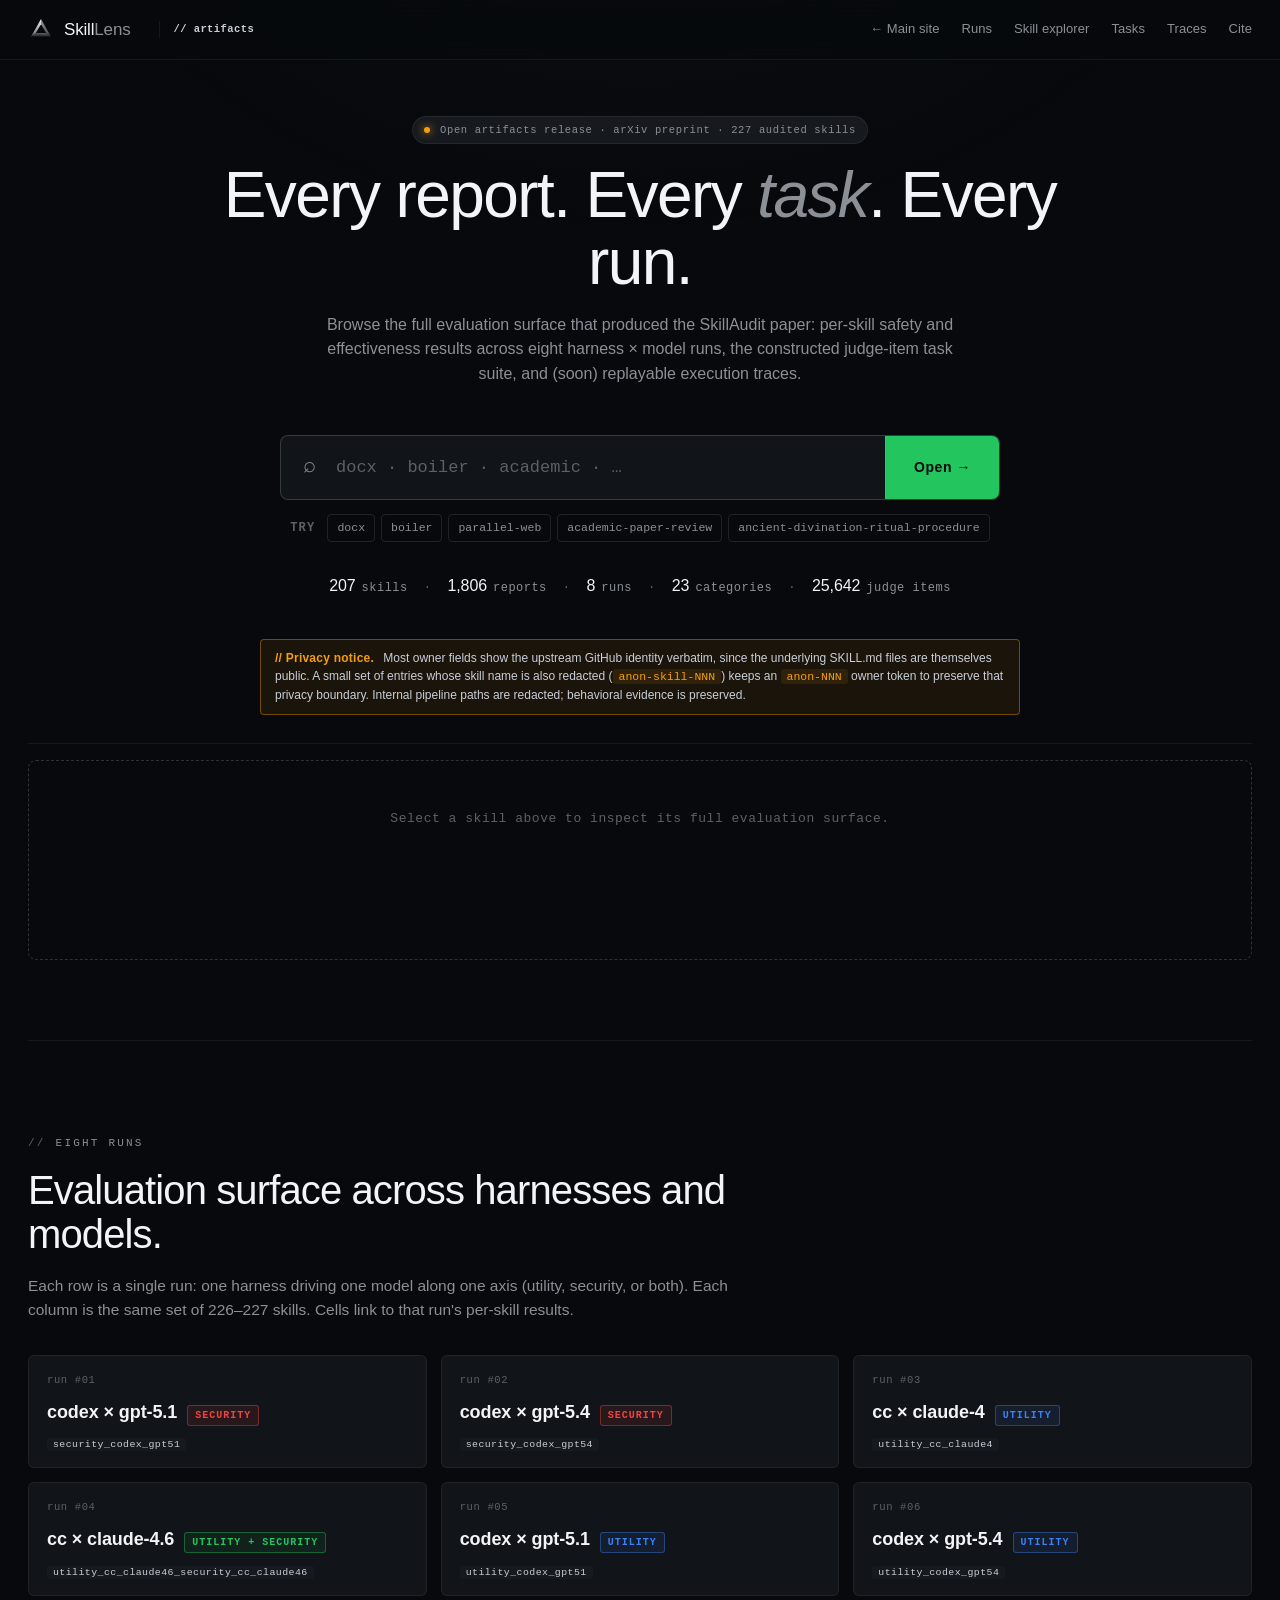
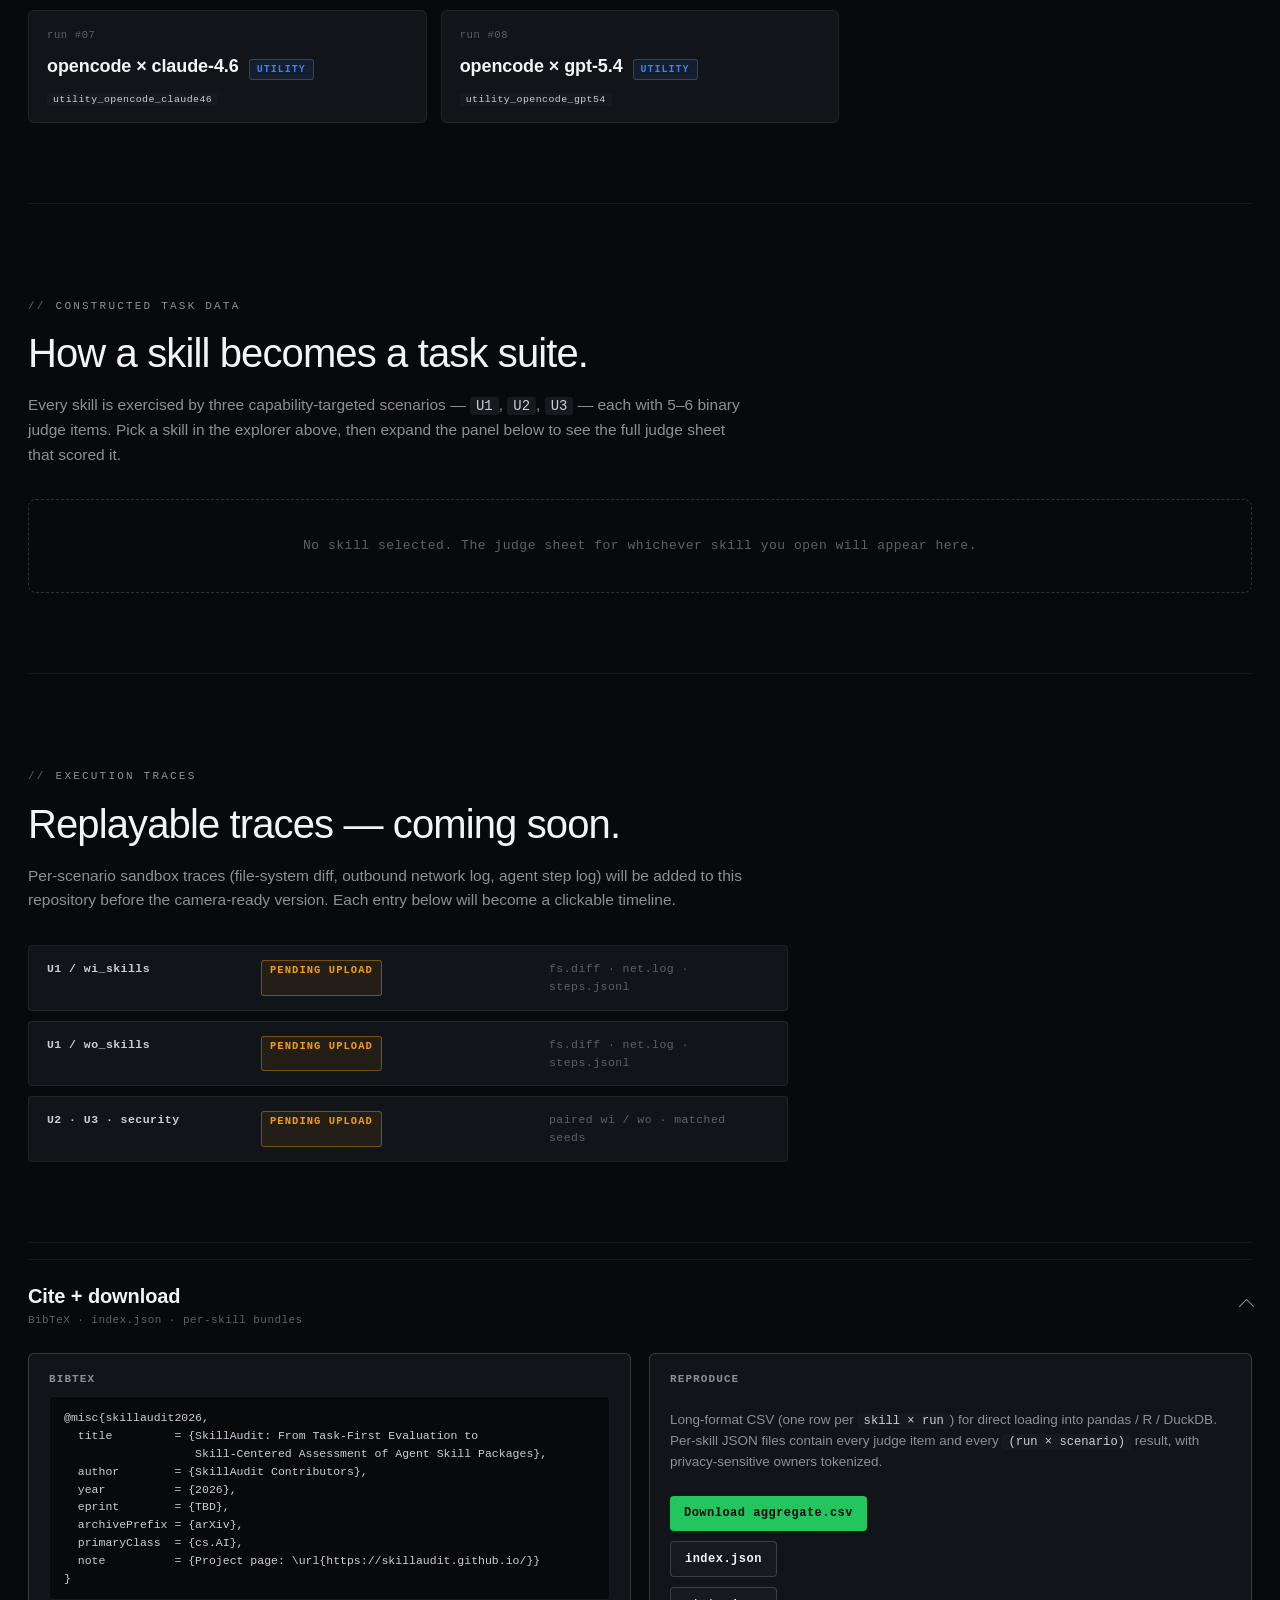
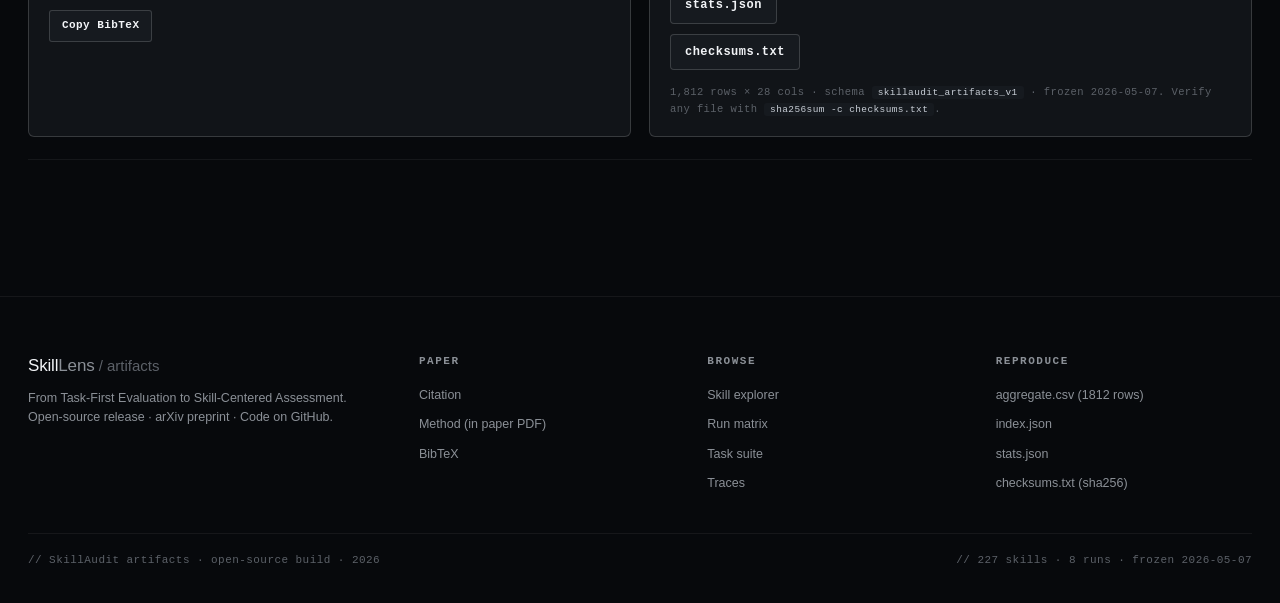
==== artifacts/index.html @ 272d50a6 "Landing page" ====
<!doctype html>
<html lang="en">
<head>
  <meta charset="utf-8">
  <meta name="viewport" content="width=device-width,initial-scale=1">
  <title>SkillAudit — Artifacts</title>
  <meta name="description" content="SkillAudit artifacts: open data, evaluation reports, and constructed task suites for 227 audited agent skills.">
  <meta name="robots" content="index,follow">
  <meta name="referrer" content="no-referrer">
  <meta http-equiv="Content-Security-Policy" content="default-src 'self'; script-src 'self'; style-src 'self' 'unsafe-inline' https://fonts.googleapis.com; font-src 'self' https://fonts.gstatic.com; img-src 'self' data:; connect-src 'self'; base-uri 'self'; form-action 'none'; object-src 'none';">
  <link rel="icon" type="image/svg+xml" href="data:image/svg+xml;utf8,<svg xmlns='http://www.w3.org/2000/svg' viewBox='0 0 100 100'><polygon points='50,8 12,75 30,62 50,28' fill='%23E8EAEE'/><polygon points='50,8 88,75 70,62 50,28' fill='%237C8088'/><polygon points='12,75 88,75 70,62 30,62' fill='%23363A40'/></svg>">
  <link rel="stylesheet" href="assets/style.css">
  <link rel="preconnect" href="https://fonts.googleapis.com">
  <link rel="preconnect" href="https://fonts.gstatic.com" crossorigin>
  <link href="https://fonts.googleapis.com/css2?family=Inter:wght@300;400;500;600;700&family=JetBrains+Mono:wght@400;500;600;700&display=swap" rel="stylesheet">
</head>
<body>

<noscript>
  <style>.noscript-fallback{padding:24px;border:1px solid #F59E0B;background:rgba(245,158,11,0.08);color:#F2F4F7;font-family:system-ui,sans-serif;max-width:760px;margin:24px auto;border-radius:6px;line-height:1.55} .noscript-fallback a{color:#22C55E;text-decoration:underline}</style>
  <div class="noscript-fallback">
    <strong style="color:#F59E0B">// JavaScript required</strong> for the interactive skill explorer.
    The underlying data is plain JSON / CSV and is fully usable without the page:
    <ul>
      <li><a href="data/index.json">data/index.json</a> — 227 skills × 8 runs index (~36 KB)</li>
      <li><a href="data/stats.json">data/stats.json</a> — aggregate statistics</li>
      <li><a href="data/aggregate.csv">data/aggregate.csv</a> — long-format CSV (1812 rows × 28 cols)</li>
      <li><a href="data/checksums.txt">data/checksums.txt</a> — SHA-256 manifest for all 229 artifact files</li>
      <li><a href="data/skills/">data/skills/</a> — per-skill detail JSON files</li>
    </ul>
  </div>
</noscript>

<svg width="0" height="0" style="position:absolute" aria-hidden="true">
  <defs>
    <linearGradient id="lens-face-bright" x1="0" y1="0" x2="0" y2="1">
      <stop offset="0%"  stop-color="#F4F6F9"/>
      <stop offset="55%" stop-color="#A8ADB6"/>
      <stop offset="100%" stop-color="#5A5E65"/>
    </linearGradient>
    <linearGradient id="lens-face-mid" x1="0" y1="0" x2="0" y2="1">
      <stop offset="0%"   stop-color="#9CA0A8"/>
      <stop offset="100%" stop-color="#3F4248"/>
    </linearGradient>
    <linearGradient id="lens-face-dark" x1="0" y1="0" x2="0" y2="1">
      <stop offset="0%"   stop-color="#5A5E65"/>
      <stop offset="100%" stop-color="#1F2226"/>
    </linearGradient>
  </defs>
</svg>

<header class="topbar" role="banner">
  <a class="brand" href="#top" aria-label="SkillAudit Artifacts home">
    <svg class="brand-mark" viewBox="0 0 100 100" aria-hidden="true">
      <polygon points="50,8  12,75  30,62  50,28" fill="url(#lens-face-bright)"/>
      <polygon points="50,8  88,75  70,62  50,28" fill="url(#lens-face-mid)"/>
      <polygon points="12,75 88,75 70,62 30,62"   fill="url(#lens-face-dark)"/>
    </svg>
    <span class="brand-word">
      <strong>Skill<em>Lens</em></strong>
    </span>
    <span class="brand-meta"><b>// artifacts</b></span>
  </a>
  <nav class="topnav" aria-label="Section navigation">
    <a href="../">← Main site</a>
    <a href="#runs">Runs</a>
    <a href="#explorer">Skill explorer</a>
    <a href="#tasks">Tasks</a>
    <a href="#traces">Traces</a>
    <a href="#cite">Cite</a>
  </nav>
</header>

<main class="page" id="top">

  <!-- ==================== HERO ==================== -->
  <section class="hero">
    <span class="hero-status"><span class="dot"></span>Open artifacts release · arXiv preprint · 227 audited skills</span>

    <h1>Every report. Every <em>task</em>. Every run.</h1>

    <p class="hero-sub">
      Browse the full evaluation surface that produced the SkillAudit paper: per-skill safety and
      effectiveness results across eight harness × model runs, the constructed judge-item task
      suite, and (soon) replayable execution traces.
    </p>

    <div class="lookup-wrap">
      <form class="lookup-form" id="lookup-form" autocomplete="off" role="search">
        <span class="icon" aria-hidden="true">⌕</span>
        <input id="lookup-input"
               type="search"
               placeholder="docx · boiler · academic · …"
               autocomplete="off"
               spellcheck="false"
               role="combobox"
               aria-expanded="false"
               aria-autocomplete="list"
               aria-controls="lookup-options"
               aria-label="Search 227 skills">
        <button type="submit">Open →</button>
      </form>
      <div class="lookup-options" id="lookup-options" role="listbox" aria-label="Matching skills"></div>
    </div>

    <div class="lookup-suggest" id="lookup-suggest">
      <span class="lab">Try</span>
      <button type="button" data-skill="docx">docx</button>
      <button type="button" data-skill="boiler">boiler</button>
      <button type="button" data-skill="parallel-web">parallel-web</button>
      <button type="button" data-skill="academic-paper-review">academic-paper-review</button>
      <button type="button" data-skill="ancient-divination-ritual-procedure">ancient-divination-ritual-procedure</button>
    </div>

    <p class="hero-mini-stats">
      <span><strong id="m-skills">—</strong> skills</span>
      <span class="sep">·</span>
      <span><strong id="m-reports">—</strong> reports</span>
      <span class="sep">·</span>
      <span><strong id="m-runs">—</strong> runs</span>
      <span class="sep">·</span>
      <span><strong id="m-cats">—</strong> categories</span>
      <span class="sep">·</span>
      <span><strong id="m-judge">—</strong> judge items</span>
    </p>

    <div class="banner-anonymous">
      <strong>// Privacy notice.</strong>
      Most owner fields show the upstream GitHub identity verbatim, since the
      underlying SKILL.md files are themselves public. A small set of entries
      whose skill name is also redacted (<code>anon-skill-NNN</code>) keeps an
      <code>anon-NNN</code> owner token to preserve that privacy boundary.
      Internal pipeline paths are redacted; behavioral evidence is preserved.
    </div>
  </section>

  <!-- ==================== LENS VIEW (skill detail) ==================== -->
  <section class="reveal" id="explorer" style="padding-top: 16px;">
    <div class="lens-view" id="lens-view" data-state="empty"
         aria-live="polite" aria-busy="false" aria-label="Skill evaluation surface">
      <div class="lens-empty" id="lens-empty">Select a skill above to inspect its full evaluation surface.</div>
    </div>
  </section>

  <!-- ==================== RUN MATRIX ==================== -->
  <section id="runs" class="reveal">
    <header class="section-head">
      <span class="section-label">eight runs</span>
      <h2>Evaluation surface across harnesses and models.</h2>
      <p class="lead">
        Each row is a single run: one harness driving one model along one axis (utility, security, or
        both). Each column is the same set of 226–227 skills. Cells link to that run's per-skill
        results.
      </p>
    </header>
    <div class="run-matrix" id="run-matrix" aria-busy="true"></div>
  </section>

  <!-- ==================== TASK CONSTRUCTION ==================== -->
  <section id="tasks" class="reveal">
    <header class="section-head">
      <span class="section-label">constructed task data</span>
      <h2>How a skill becomes a task suite.</h2>
      <p class="lead">
        Every skill is exercised by three capability-targeted scenarios — <code>U1</code>,
        <code>U2</code>, <code>U3</code> — each with 5–6 binary judge items. Pick a skill in the
        explorer above, then expand the panel below to see the full judge sheet that scored it.
      </p>
    </header>
    <div id="task-view" class="task-view" data-state="empty"
         aria-live="polite" aria-label="Constructed judge sheet for selected skill">
      <div class="task-empty">No skill selected. The judge sheet for whichever skill you open will appear here.</div>
    </div>
  </section>

  <!-- ==================== TRACES (placeholder) ==================== -->
  <section id="traces" class="reveal">
    <header class="section-head">
      <span class="section-label">execution traces</span>
      <h2>Replayable traces — coming soon.</h2>
      <p class="lead">
        Per-scenario sandbox traces (file-system diff, outbound network log, agent step log) will
        be added to this repository before the camera-ready version. Each entry below will become
        a clickable timeline.
      </p>
    </header>
    <div class="trace-placeholder">
      <div class="trace-row is-pending">
        <span class="lab">U1 / wi_skills</span>
        <span class="status">pending upload</span>
        <span class="meta">fs.diff · net.log · steps.jsonl</span>
      </div>
      <div class="trace-row is-pending">
        <span class="lab">U1 / wo_skills</span>
        <span class="status">pending upload</span>
        <span class="meta">fs.diff · net.log · steps.jsonl</span>
      </div>
      <div class="trace-row is-pending">
        <span class="lab">U2 · U3 · security</span>
        <span class="status">pending upload</span>
        <span class="meta">paired wi / wo · matched seeds</span>
      </div>
    </div>
  </section>

  <!-- ==================== CITE / DOWNLOAD ==================== -->
  <section class="reveal" id="cite" style="padding-top:16px;">

    <details class="collapsible" open>
      <summary>
        <span class="label">
          <h3>Cite + download</h3>
          <span class="hint">BibTeX · index.json · per-skill bundles</span>
        </span>
        <span class="chevron"></span>
      </summary>
      <div class="collapsible-body">
        <div class="cite-row">
          <div class="cite-card">
            <h4>BibTeX</h4>
<!-- FIXME: replace {SkillAudit Contributors} with the real author list and fill in the arXiv eprint ID after submission -->
<pre id="bibtex">@misc{skillaudit2026,
  title         = {SkillAudit: From Task-First Evaluation to
                   Skill-Centered Assessment of Agent Skill Packages},
  author        = {SkillAudit Contributors},
  year          = {2026},
  eprint        = {TBD},
  archivePrefix = {arXiv},
  primaryClass  = {cs.AI},
  note          = {Project page: \url{https://skillaudit.github.io/}}
}</pre>
            <button class="copy" id="copy-bib" type="button">Copy BibTeX</button>
          </div>
          <div class="cite-card download-card">
            <h4>Reproduce</h4>
            <p class="desc">
              Long-format CSV (one row per <code>skill × run</code>) for direct loading into
              pandas / R / DuckDB. Per-skill JSON files contain every judge item and every
              <code>(run × scenario)</code> result, with privacy-sensitive owners tokenized.
            </p>
            <a class="download-btn" href="data/aggregate.csv" download>Download aggregate.csv</a>
            <a class="download-btn alt" href="data/index.json" download>index.json</a>
            <a class="download-btn alt" href="data/stats.json" download>stats.json</a>
            <a class="download-btn alt" href="data/checksums.txt">checksums.txt</a>
            <p class="meta">
              1,812 rows × 28 cols · schema <code>skillaudit_artifacts_v1</code> · frozen 2026-05-07.
              Verify any file with <code>sha256sum -c checksums.txt</code>.
            </p>
          </div>
        </div>
      </div>
    </details>

  </section>

</main>

<footer role="contentinfo">
  <div class="foot-grid">
    <div class="foot-brand">
      <strong>Skill<em>Lens</em></strong> <span style="color:var(--fg-4)">/ artifacts</span>
      <p>From Task-First Evaluation to Skill-Centered Assessment.<br>
        Open-source release · arXiv preprint · Code on GitHub.</p>
    </div>
    <div>
      <h5>Paper</h5>
      <ul>
        <li><a href="#cite">Citation</a></li>
        <li><a href="#how">Method (in paper PDF)</a></li>
        <li><a href="#cite">BibTeX</a></li>
      </ul>
    </div>
    <div>
      <h5>Browse</h5>
      <ul>
        <li><a href="#explorer">Skill explorer</a></li>
        <li><a href="#runs">Run matrix</a></li>
        <li><a href="#tasks">Task suite</a></li>
        <li><a href="#traces">Traces</a></li>
      </ul>
    </div>
    <div>
      <h5>Reproduce</h5>
      <ul>
        <li><a href="data/aggregate.csv" download>aggregate.csv (1812 rows)</a></li>
        <li><a href="data/index.json" download>index.json</a></li>
        <li><a href="data/stats.json" download>stats.json</a></li>
        <li><a href="data/checksums.txt">checksums.txt (sha256)</a></li>
      </ul>
    </div>
  </div>
  <div class="foot-bot">
    <span>// SkillAudit artifacts · open-source build · 2026</span>
    <span>// 227 skills · 8 runs · frozen 2026-05-07</span>
  </div>
</footer>

<script src="assets/app.js" defer></script>

</body>
</html>
---- artifacts/assets/style.css ----
/* =============================================================================
   SkillAudit — artifacts page
   Adopts the design tokens of the project page (deep slate, single-accent).
   ========================================================================== */

:root {
  --bg:           #07090C;
  --bg-soft:      #0B0E12;
  --surface-1:    #111418;
  --surface-2:    #161A1F;
  --surface-3:    #1C2126;
  --surface-4:    #232930;
  --line:         rgba(255, 255, 255, 0.06);
  --line-strong:  rgba(255, 255, 255, 0.10);
  --line-bold:    rgba(255, 255, 255, 0.16);

  --fg:           #F2F4F7;
  --fg-2:         #C9CFD7;
  --fg-3:         #8B9097;
  --fg-4:         #5C6168;

  --good:         #22C55E;
  --good-soft:    rgba(34, 197, 94, 0.14);
  --good-line:    rgba(34, 197, 94, 0.40);
  --good-bg:      rgba(34, 197, 94, 0.08);
  --bad:          #EF4444;
  --bad-soft:     rgba(239, 68, 68, 0.14);
  --bad-line:     rgba(239, 68, 68, 0.42);
  --bad-bg:       rgba(239, 68, 68, 0.10);
  --warn:         #F59E0B;
  --warn-soft:    rgba(245, 158, 11, 0.14);
  --warn-line:    rgba(245, 158, 11, 0.40);
  --warn-bg:      rgba(245, 158, 11, 0.08);
  --info:         #3B82F6;
  --info-soft:    rgba(59, 130, 246, 0.14);
  --info-line:    rgba(59, 130, 246, 0.40);
  --info-bg:      rgba(59, 130, 246, 0.10);

  --shadow-sm:    0 1px 2px rgba(0, 0, 0, 0.40);
  --shadow-md:    0 8px 24px rgba(0, 0, 0, 0.45), 0 2px 4px rgba(0, 0, 0, 0.50);

  --font-display: "Inter Display", "Inter", "Segoe UI", sans-serif;
  --font-body:    "Inter", "Segoe UI", sans-serif;
  --font-mono:    "JetBrains Mono", ui-monospace, "SFMono-Regular", Menlo, Consolas, monospace;
}

* { box-sizing: border-box; }
html { scroll-behavior: smooth; }
body {
  margin: 0;
  min-height: 100vh;
  color: var(--fg);
  background: var(--bg);
  font-family: var(--font-body);
  font-size: 15px;
  line-height: 1.55;
  -webkit-font-smoothing: antialiased;
  text-rendering: optimizeLegibility;
}

body::before {
  content: "";
  position: fixed;
  top: -20%;
  left: 50%;
  transform: translateX(-50%);
  width: 120%;
  height: 60vh;
  pointer-events: none;
  z-index: 0;
  background: radial-gradient(ellipse at 50% 0%, rgba(124, 137, 152, 0.06) 0%, transparent 55%);
}
main, header, footer { position: relative; z-index: 1; }

a { color: var(--fg-2); text-decoration: none; border-bottom: 1px solid transparent; transition: color 120ms ease, border-color 120ms ease; }
a:hover { color: var(--fg); border-bottom-color: var(--line-strong); }
button { font: inherit; }
::selection { background: rgba(255, 255, 255, 0.18); color: var(--fg); }
code { font-family: var(--font-mono); font-size: 0.9em; color: var(--fg-2); background: var(--surface-2); padding: 1px 6px; border-radius: 3px; }

/* ===== Typography ===== */
h1, h2, h3, h4 { font-family: var(--font-display); color: var(--fg); margin: 0; font-weight: 500; }
h1 { font-size: clamp(40px, 5.6vw, 64px); line-height: 1.05; letter-spacing: -0.025em; font-weight: 300; }
h2 { font-size: clamp(28px, 3.4vw, 40px); line-height: 1.1; letter-spacing: -0.022em; font-weight: 500; }
h3 { font-size: 20px; line-height: 1.25; letter-spacing: -0.005em; font-weight: 600; }
h4 { font-size: 14px; font-weight: 600; line-height: 1.3; letter-spacing: 0; font-family: var(--font-body); }

.section-head { max-width: 760px; margin-bottom: 32px; }
.section-label {
  display: inline-flex;
  align-items: center;
  gap: 10px;
  margin-bottom: 16px;
  color: var(--fg-3);
  font-family: var(--font-mono);
  font-size: 11px;
  letter-spacing: 0.20em;
  text-transform: uppercase;
}
.section-label::before {
  content: "//";
  color: var(--fg-4);
}
.lead {
  max-width: 720px;
  margin: 18px 0 0;
  color: var(--fg-3);
  font-size: 15.5px;
  line-height: 1.6;
}
.lead strong { color: var(--fg); font-weight: 600; }

/* ===== Top bar ===== */
.topbar {
  position: sticky; top: 0;
  z-index: 30;
  height: 60px;
  display: flex;
  align-items: center;
  justify-content: space-between;
  gap: 24px;
  padding: 0 28px;
  border-bottom: 1px solid var(--line);
  background: rgba(7, 9, 12, 0.78);
  backdrop-filter: blur(16px) saturate(140%);
  -webkit-backdrop-filter: blur(16px) saturate(140%);
}
.brand { display: inline-flex; align-items: center; gap: 10px; text-decoration: none; color: var(--fg); border: 0 !important; }
.brand-mark { width: 26px; height: 26px; flex-shrink: 0; }
.brand-word strong { display: block; font-family: var(--font-display); font-size: 17px; font-weight: 500; letter-spacing: -0.01em; line-height: 1; }
.brand-word strong em { font-style: normal; color: var(--fg-3); font-weight: 400; }
.brand-meta { margin-left: 18px; padding-left: 14px; border-left: 1px solid var(--line); color: var(--fg-3); font-family: var(--font-mono); font-size: 10.5px; letter-spacing: 0.04em; font-weight: 500; }
.brand-meta b { color: var(--fg-2); font-weight: 600; }
.topnav { display: flex; align-items: center; gap: 22px; }
.topnav a { color: var(--fg-3); font-size: 13px; font-weight: 500; text-decoration: none; border: 0; letter-spacing: 0.005em; }
.topnav a:hover { color: var(--fg); }
.topnav .cta {
  padding: 6px 14px;
  border-radius: 4px;
  background: var(--surface-3);
  border: 1px solid var(--line-bold);
  color: var(--fg);
  font-weight: 600;
}
.topnav .cta:hover { background: var(--surface-4); color: var(--fg); }

/* ===== Layout ===== */
.page { max-width: 1280px; margin: 0 auto; padding: 0 28px; }
section { padding: 88px 0 80px; }
section + section { border-top: 1px solid var(--line); }
section:first-of-type { padding-top: 56px; }

/* ===== HERO ===== */
.hero {
  padding: 56px 0 28px;
  text-align: center;
  display: flex;
  flex-direction: column;
  align-items: center;
}
.hero-status {
  display: inline-flex;
  align-items: center;
  gap: 10px;
  padding: 5px 11px;
  border-radius: 999px;
  background: var(--surface-2);
  border: 1px solid var(--line);
  color: var(--fg-3);
  font-family: var(--font-mono);
  font-size: 10.5px;
  font-weight: 500;
  letter-spacing: 0.06em;
  margin-bottom: 18px;
}
.hero-status .dot { width: 6px; height: 6px; border-radius: 50%; background: var(--warn); box-shadow: 0 0 8px var(--warn); }
.hero h1 { max-width: 900px; }
.hero h1 em { font-style: italic; color: var(--fg-3); font-weight: 300; }
.hero-sub {
  margin-top: 16px;
  max-width: 640px;
  font-size: 16px;
  line-height: 1.55;
  color: var(--fg-3);
}
.lookup-wrap { position: relative; width: 100%; max-width: 720px; margin-top: 32px; text-align: left; }
.lookup-form {
  display: flex;
  align-items: stretch;
  background: var(--surface-1);
  border: 1.5px solid var(--line-bold);
  border-radius: 8px;
  overflow: hidden;
  transition: border-color 150ms ease, box-shadow 150ms ease;
}
.lookup-form:focus-within { border-color: var(--good); box-shadow: 0 0 0 4px var(--good-soft); }
.lookup-form .icon { display: grid; place-items: center; padding: 0 6px 0 22px; color: var(--fg-3); font-family: var(--font-mono); font-size: 22px; }
.lookup-form input[type="search"] {
  flex: 1; min-width: 0;
  padding: 22px 14px;
  border: 0; outline: 0;
  background: transparent;
  font-family: var(--font-mono);
  font-size: 17px;
  color: var(--fg);
}
.lookup-form input[type="search"]::placeholder { color: var(--fg-4); }
.lookup-form button {
  border: 0;
  border-left: 1px solid var(--line);
  padding: 0 28px;
  background: var(--good);
  color: var(--bg);
  font-weight: 700;
  font-size: 14px;
  letter-spacing: 0.04em;
  cursor: pointer;
  white-space: nowrap;
}
.lookup-form button:hover { background: #1ea54f; }
.lookup-suggest {
  margin-top: 14px;
  display: flex;
  flex-wrap: wrap;
  gap: 6px;
  align-items: center;
  font-family: var(--font-mono);
  font-size: 12px;
  color: var(--fg-4);
}
.lookup-suggest .lab { font-weight: 600; letter-spacing: 0.10em; text-transform: uppercase; margin-right: 6px; }
.lookup-suggest button {
  background: transparent;
  border: 1px solid var(--line-strong);
  color: var(--fg-3);
  padding: 4px 9px;
  border-radius: 4px;
  cursor: pointer;
  font-family: var(--font-mono);
  font-size: 11.5px;
  font-weight: 500;
}
.lookup-suggest button:hover { border-color: var(--good-line); color: var(--good); background: var(--good-bg); }
.lookup-options {
  position: absolute;
  top: calc(100% + 4px);
  left: 0; right: 0;
  background: var(--surface-1);
  border: 1px solid var(--line-bold);
  border-radius: 6px;
  box-shadow: var(--shadow-md);
  max-height: 320px;
  overflow-y: auto;
  z-index: 12;
  display: none;
}
.lookup-options.show { display: block; }
.lookup-option {
  display: flex; align-items: center; justify-content: space-between;
  padding: 10px 16px;
  cursor: pointer;
  border-bottom: 1px solid var(--line);
  gap: 12px;
}
.lookup-option:last-child { border-bottom: 0; }
.lookup-option:hover, .lookup-option.is-active { background: var(--surface-2); }
.lookup-option .name { font-family: var(--font-mono); font-size: 13px; color: var(--fg); }
.lookup-option .meta { font-family: var(--font-mono); font-size: 11px; color: var(--fg-4); letter-spacing: 0.04em; }

.hero-mini-stats {
  margin-top: 32px;
  display: flex;
  flex-wrap: wrap;
  gap: 8px 16px;
  align-items: baseline;
  justify-content: center;
  color: var(--fg-3);
  font-family: var(--font-mono);
  font-size: 12px;
  letter-spacing: 0.04em;
  max-width: 720px;
}
.hero-mini-stats > span { display: inline-flex; align-items: baseline; gap: 6px; }
.hero-mini-stats strong { font-family: var(--font-display); font-weight: 500; font-size: 16px; color: var(--fg); letter-spacing: -0.005em; }
.hero-mini-stats .sep { color: var(--fg-4); }

.banner-anonymous {
  margin-top: 28px;
  padding: 9px 14px;
  border: 1px solid var(--warn-line);
  background: var(--warn-bg);
  border-radius: 4px;
  color: var(--fg-2);
  font-size: 12px;
  line-height: 1.55;
  max-width: 760px;
  text-align: left;
}
.banner-anonymous strong { color: var(--warn); font-weight: 700; letter-spacing: 0.02em; margin-right: 6px; }
.banner-anonymous code { font-size: 11.5px; background: rgba(245,158,11,0.10); color: var(--warn); }

/* ===== Lens view (skill detail) ===== */
.lens-view {
  background: var(--surface-1);
  border: 1px solid var(--line-bold);
  border-radius: 8px;
  overflow: hidden;
  box-shadow: var(--shadow-md);
  min-height: 200px;
}
.lens-view[data-state="empty"] { background: transparent; border-style: dashed; box-shadow: none; }
.lens-empty {
  padding: 48px 24px;
  color: var(--fg-4);
  font-family: var(--font-mono);
  font-size: 13px;
  text-align: center;
  letter-spacing: 0.04em;
}
.lens-head {
  padding: 22px 28px 18px;
  border-bottom: 1px solid var(--line);
  background: var(--surface-2);
  display: flex;
  flex-wrap: wrap;
  align-items: baseline;
  justify-content: space-between;
  gap: 14px;
}
.lens-head .name { font-family: var(--font-display); font-size: 28px; font-weight: 500; letter-spacing: -0.018em; color: var(--fg); }
.lens-head .meta { font-family: var(--font-mono); font-size: 11px; color: var(--fg-3); letter-spacing: 0.04em; display: inline-flex; gap: 10px; align-items: baseline; flex-wrap: wrap; }
.lens-head .meta b { color: var(--fg-2); font-weight: 600; }
.lens-head .meta .pill { padding: 2px 8px; background: var(--surface-3); border-radius: 3px; border: 1px solid var(--line); }

.lens-runs-grid {
  display: grid;
  grid-template-columns: repeat(auto-fit, minmax(280px, 1fr));
  gap: 14px;
  padding: 24px 28px;
}
.run-card {
  background: var(--bg-soft);
  border: 1px solid var(--line);
  border-radius: 6px;
  padding: 16px 18px 14px;
  position: relative;
  display: flex;
  flex-direction: column;
  gap: 12px;
}
.run-card .run-head {
  display: flex; flex-wrap: wrap;
  align-items: baseline; justify-content: space-between;
  gap: 8px;
  font-family: var(--font-mono);
  font-size: 11px;
  color: var(--fg-3);
  letter-spacing: 0.04em;
}
.run-card .run-head .axis-pill {
  padding: 2px 7px; border-radius: 3px;
  font-size: 10px; font-weight: 700; letter-spacing: 0.10em; text-transform: uppercase;
}
.run-card .run-head .axis-pill.utility { background: var(--info-bg); color: var(--info); border: 1px solid var(--info-line); }
.run-card .run-head .axis-pill.security { background: var(--bad-bg); color: var(--bad); border: 1px solid var(--bad-line); }
.run-card .run-head .axis-pill.both { background: var(--good-bg); color: var(--good); border: 1px solid var(--good-line); }
.run-card .run-head .stack { font-weight: 700; color: var(--fg-2); letter-spacing: 0.04em; }
.run-card .metrics { display: grid; grid-template-columns: 1fr 1fr; gap: 10px; }
.run-card .metric {
  background: var(--surface-1);
  border: 1px solid var(--line);
  border-radius: 4px;
  padding: 10px 12px;
}
.run-card .metric .lab {
  display: block;
  font-family: var(--font-mono);
  font-size: 10px;
  letter-spacing: 0.10em;
  text-transform: uppercase;
  color: var(--fg-4);
  font-weight: 700;
}
.run-card .metric .val {
  display: block;
  margin-top: 4px;
  font-family: var(--font-display);
  font-size: 22px;
  font-weight: 500;
  letter-spacing: -0.015em;
  color: var(--fg);
}
.run-card .metric.tone-good .val { color: var(--good); }
.run-card .metric.tone-bad  .val { color: var(--bad); }
.run-card .metric.tone-warn .val { color: var(--warn); }
.run-card .metric.tone-neutral .val { color: var(--fg-3); }
.run-card .metric .sub { display: block; margin-top: 2px; font-family: var(--font-mono); font-size: 10.5px; color: var(--fg-4); letter-spacing: 0.02em; }

.run-card .findings-tag {
  display: inline-flex;
  align-items: center;
  gap: 6px;
  font-family: var(--font-mono);
  font-size: 10.5px;
  font-weight: 600;
  padding: 3px 8px;
  border-radius: 3px;
  letter-spacing: 0.04em;
}
.run-card .findings-tag.clean { color: var(--good); background: var(--good-bg); border: 1px solid var(--good-line); }
.run-card .findings-tag.dirty { color: var(--bad); background: var(--bad-bg); border: 1px solid var(--bad-line); }

/* ===== Run matrix section ===== */
.run-matrix {
  display: grid;
  grid-template-columns: repeat(auto-fit, minmax(300px, 1fr));
  gap: 14px;
}
.run-tile {
  background: var(--surface-1);
  border: 1px solid var(--line);
  border-radius: 6px;
  padding: 16px 18px 14px;
  display: flex;
  flex-direction: column;
  gap: 10px;
}
.run-tile .id { font-family: var(--font-mono); font-size: 10.5px; color: var(--fg-4); letter-spacing: 0.06em; }
.run-tile .title { display: flex; flex-wrap: wrap; align-items: baseline; gap: 10px; }
.run-tile .title .stack { font-family: var(--font-display); font-size: 18px; font-weight: 600; letter-spacing: -0.005em; color: var(--fg); }
.run-tile .meta-row { font-family: var(--font-mono); font-size: 11px; color: var(--fg-3); letter-spacing: 0.04em; }
.run-tile .axis-pill {
  display: inline-block;
  padding: 2px 7px;
  border-radius: 3px;
  font-family: var(--font-mono);
  font-size: 10px; font-weight: 700; letter-spacing: 0.10em; text-transform: uppercase;
}
.run-tile .axis-pill.utility { background: var(--info-bg); color: var(--info); border: 1px solid var(--info-line); }
.run-tile .axis-pill.security { background: var(--bad-bg); color: var(--bad); border: 1px solid var(--bad-line); }
.run-tile .axis-pill.both { background: var(--good-bg); color: var(--good); border: 1px solid var(--good-line); }

/* ===== Task view (judge sheet) ===== */
.task-view[data-state="empty"] {
  border: 1px dashed var(--line-bold);
  border-radius: 8px;
  padding: 36px 24px;
}
.task-empty {
  font-family: var(--font-mono);
  font-size: 13px;
  color: var(--fg-4);
  text-align: center;
  letter-spacing: 0.04em;
}
.task-shell {
  background: var(--surface-1);
  border: 1px solid var(--line-bold);
  border-radius: 8px;
  overflow: hidden;
}
.task-shell-head {
  padding: 16px 22px;
  border-bottom: 1px solid var(--line);
  background: var(--surface-2);
  display: flex;
  flex-wrap: wrap;
  gap: 10px;
  align-items: baseline;
  justify-content: space-between;
  font-family: var(--font-mono);
  font-size: 11px;
  color: var(--fg-3);
  letter-spacing: 0.04em;
}
.task-shell-head .left { font-family: var(--font-display); font-size: 18px; font-weight: 500; letter-spacing: -0.012em; color: var(--fg); }
.task-shell-head select {
  background: var(--surface-1);
  color: var(--fg-2);
  border: 1px solid var(--line-bold);
  border-radius: 4px;
  padding: 6px 10px;
  font-family: var(--font-mono);
  font-size: 11.5px;
}
.task-scenarios { padding: 18px 22px 22px; display: flex; flex-direction: column; gap: 22px; }
.scenario-block {
  border: 1px solid var(--line);
  border-radius: 6px;
  background: var(--bg-soft);
  overflow: hidden;
}
.scenario-block-head {
  padding: 12px 18px;
  background: var(--surface-2);
  border-bottom: 1px solid var(--line);
  display: flex;
  flex-wrap: wrap;
  gap: 10px;
  align-items: baseline;
  justify-content: space-between;
  font-family: var(--font-mono);
  font-size: 11px;
  color: var(--fg-3);
}
.scenario-block-head .id { font-weight: 700; color: var(--fg-2); font-size: 13px; letter-spacing: 0.04em; }
.scenario-block-head .delta-tag {
  font-family: var(--font-mono);
  font-size: 10.5px;
  font-weight: 700;
  padding: 2px 8px;
  border-radius: 3px;
  letter-spacing: 0.06em;
  text-transform: uppercase;
}
.scenario-block-head .delta-tag.gain  { background: var(--good-bg); color: var(--good); }
.scenario-block-head .delta-tag.tied  { background: var(--surface-3); color: var(--fg-3); }
.scenario-block-head .delta-tag.loss  { background: var(--bad-bg); color: var(--bad); }
.judge-list { padding: 0; margin: 0; list-style: none; }
.judge-item {
  padding: 12px 18px;
  border-bottom: 1px solid var(--line);
  display: grid;
  grid-template-columns: 64px 1fr;
  gap: 10px 16px;
}
.judge-item:last-child { border-bottom: 0; }
.judge-item .jid {
  font-family: var(--font-mono);
  font-size: 11px;
  color: var(--fg-4);
  font-weight: 700;
  letter-spacing: 0.04em;
}
.judge-item .crit {
  font-size: 13.5px;
  color: var(--fg-2);
  line-height: 1.55;
}
.judge-item .scores {
  grid-column: 2 / -1;
  display: grid;
  grid-template-columns: repeat(auto-fit, minmax(180px, 1fr));
  gap: 8px;
  margin-top: 6px;
}
.judge-side {
  background: var(--surface-1);
  border: 1px solid var(--line);
  border-radius: 4px;
  padding: 8px 11px;
}
.judge-side .lab {
  display: flex;
  align-items: center;
  justify-content: space-between;
  font-family: var(--font-mono);
  font-size: 10px;
  font-weight: 700;
  letter-spacing: 0.10em;
  text-transform: uppercase;
  color: var(--fg-4);
}
.judge-side.wi .lab { color: var(--good); }
.judge-side.wo .lab { color: var(--info); }
.judge-side .badge {
  font-family: var(--font-mono);
  font-size: 9.5px;
  font-weight: 800;
  letter-spacing: 0.04em;
  padding: 1px 6px;
  border-radius: 3px;
}
.judge-side .badge.pass { background: var(--good-bg); color: var(--good); }
.judge-side .badge.fail { background: var(--bad-bg); color: var(--bad); }
.judge-side .reason {
  margin-top: 6px;
  font-size: 12.5px;
  color: var(--fg-2);
  line-height: 1.5;
}

/* ===== Traces placeholder ===== */
.trace-placeholder { display: flex; flex-direction: column; gap: 10px; max-width: 760px; }
.trace-row {
  display: grid;
  grid-template-columns: 200px 1fr 220px;
  gap: 14px;
  padding: 14px 18px;
  background: var(--surface-1);
  border: 1px solid var(--line);
  border-radius: 4px;
  font-family: var(--font-mono);
  font-size: 11.5px;
}
.trace-row .lab { color: var(--fg-2); font-weight: 700; letter-spacing: 0.04em; }
.trace-row .status {
  color: var(--warn);
  background: var(--warn-bg);
  border: 1px solid var(--warn-line);
  padding: 1px 8px;
  border-radius: 3px;
  font-weight: 700;
  font-size: 10.5px;
  text-transform: uppercase;
  letter-spacing: 0.10em;
  justify-self: start;
}
.trace-row .meta { color: var(--fg-4); justify-self: end; letter-spacing: 0.04em; }

/* ===== Collapsible / Cite ===== */
.collapsible {
  border-top: 1px solid var(--line);
  padding: 14px 0 18px;
}
.collapsible:last-of-type { border-bottom: 1px solid var(--line); }
.collapsible summary {
  list-style: none;
  cursor: pointer;
  display: flex;
  align-items: center;
  justify-content: space-between;
  padding: 10px 0;
}
.collapsible summary::-webkit-details-marker { display: none; }
.collapsible .label { display: flex; flex-direction: column; gap: 3px; }
.collapsible .label .hint {
  font-family: var(--font-mono);
  font-size: 11px;
  color: var(--fg-4);
  letter-spacing: 0.04em;
}
.collapsible .chevron {
  width: 11px; height: 11px;
  border-right: 1.5px solid var(--fg-3);
  border-bottom: 1.5px solid var(--fg-3);
  transform: rotate(45deg);
  transition: transform 200ms ease;
}
.collapsible[open] .chevron { transform: rotate(-135deg); }
.collapsible-body { padding: 14px 0 4px; }

.cite-row { display: grid; grid-template-columns: repeat(auto-fit, minmax(320px, 1fr)); gap: 18px; }
.cite-card {
  background: var(--surface-1);
  border: 1px solid var(--line-bold);
  border-radius: 6px;
  padding: 18px 20px;
  display: flex;
  flex-direction: column;
  gap: 10px;
}
.cite-card h4 { font-family: var(--font-mono); font-size: 11px; color: var(--fg-3); text-transform: uppercase; letter-spacing: 0.10em; font-weight: 700; }
.cite-card pre {
  margin: 0;
  padding: 12px 14px;
  background: var(--bg);
  border: 1px solid var(--line);
  border-radius: 4px;
  font-family: var(--font-mono);
  font-size: 11.5px;
  line-height: 1.55;
  color: var(--fg-2);
  overflow-x: auto;
  white-space: pre;
}
.cite-card .copy {
  align-self: flex-start;
  background: var(--surface-2);
  color: var(--fg);
  border: 1px solid var(--line-bold);
  padding: 6px 12px;
  border-radius: 3px;
  cursor: pointer;
  font-family: var(--font-mono);
  font-size: 11px;
  font-weight: 600;
  letter-spacing: 0.04em;
}
.cite-card .copy:hover { background: var(--surface-3); }
.download-card .desc { color: var(--fg-3); font-size: 13.5px; line-height: 1.55; }
.download-card .meta { color: var(--fg-4); font-family: var(--font-mono); font-size: 10.5px; letter-spacing: 0.04em; margin: 4px 0 0; }
.download-btn {
  align-self: flex-start;
  background: var(--good);
  color: var(--bg);
  border: 0;
  padding: 8px 14px;
  border-radius: 4px;
  font-weight: 700;
  font-family: var(--font-mono);
  font-size: 12px;
  letter-spacing: 0.04em;
}
.download-btn:hover { background: #1ea54f; color: var(--bg); border-bottom: 0; }
.download-btn.alt { background: var(--surface-2); color: var(--fg); border: 1px solid var(--line-bold); }
.download-btn.alt:hover { background: var(--surface-3); }

/* ===== Footer ===== */
footer { border-top: 1px solid var(--line); padding: 56px 28px 36px; margin-top: 56px; max-width: 1280px; margin-left: auto; margin-right: auto; }
.foot-grid { display: grid; grid-template-columns: 1.4fr repeat(3, 1fr); gap: 32px; }
.foot-brand strong { font-family: var(--font-display); font-size: 17px; font-weight: 500; letter-spacing: -0.01em; color: var(--fg); }
.foot-brand strong em { font-style: normal; color: var(--fg-3); font-weight: 400; }
.foot-brand p { margin-top: 10px; color: var(--fg-3); font-size: 12.5px; line-height: 1.55; max-width: 360px; }
footer h5 { font-family: var(--font-mono); font-size: 11px; color: var(--fg-3); text-transform: uppercase; letter-spacing: 0.14em; font-weight: 700; margin: 0 0 12px; }
footer ul { list-style: none; margin: 0; padding: 0; display: flex; flex-direction: column; gap: 6px; }
footer ul a { color: var(--fg-3); font-size: 12.5px; }
footer ul a:hover { color: var(--fg); }
.foot-bot {
  margin-top: 40px;
  padding-top: 18px;
  border-top: 1px solid var(--line);
  display: flex;
  justify-content: space-between;
  flex-wrap: wrap;
  gap: 12px;
  font-family: var(--font-mono);
  font-size: 11px;
  color: var(--fg-4);
  letter-spacing: 0.04em;
}

/* ===== Responsive ===== */
@media (max-width: 960px) {
  /* keep hero search usable on narrow screens — single accent column */
  .lens-runs-grid { grid-template-columns: 1fr; padding: 18px 18px; }
  .run-matrix     { grid-template-columns: 1fr; }
}

@media (max-width: 720px) {
  .topnav a:not(.cta) { display: none; }
  .topbar { padding: 0 16px; }
  .page { padding: 0 16px; }
  section { padding: 56px 0 48px; }
  .foot-grid { grid-template-columns: 1fr 1fr; gap: 24px; }
  .judge-item { grid-template-columns: 56px 1fr; }
  .judge-item .scores { grid-template-columns: 1fr; }
  .trace-row { grid-template-columns: 1fr; gap: 6px; }
  .trace-row .meta { justify-self: start; }
  .hero h1 { font-size: clamp(32px, 9vw, 44px); }
  .lens-head { padding: 16px 18px 14px; }
  .lens-head .name { font-size: 22px; }
  /* full-width download buttons stack tidily on phones */
  .download-btn, .download-btn.alt { width: 100%; text-align: center; }
}

@media (max-width: 480px) {
  .lookup-form input[type="search"] { padding: 16px 12px; font-size: 15px; }
  .lookup-form button { padding: 0 16px; font-size: 12.5px; }
  .lookup-form .icon { padding: 0 4px 0 14px; font-size: 18px; }
  .hero-mini-stats { gap: 4px 10px; font-size: 11px; }
  .hero-mini-stats .sep { display: none; }
  .banner-anonymous { font-size: 11.5px; padding: 8px 12px; }
  .scenario-block-head { gap: 6px; padding: 10px 14px; }
  .judge-item { padding: 10px 14px; }
  .judge-item .crit { font-size: 12.5px; }
  .foot-grid { grid-template-columns: 1fr; }
  /* prevent any wide table from breaking layout */
  main { overflow-x: hidden; }
}

/* prefers-reduced-motion: respect the OS-level setting (a11y) */
@media (prefers-reduced-motion: reduce) {
  html { scroll-behavior: auto; }
  * { transition-duration: 0.01ms !important; animation-duration: 0.01ms !important; }
}
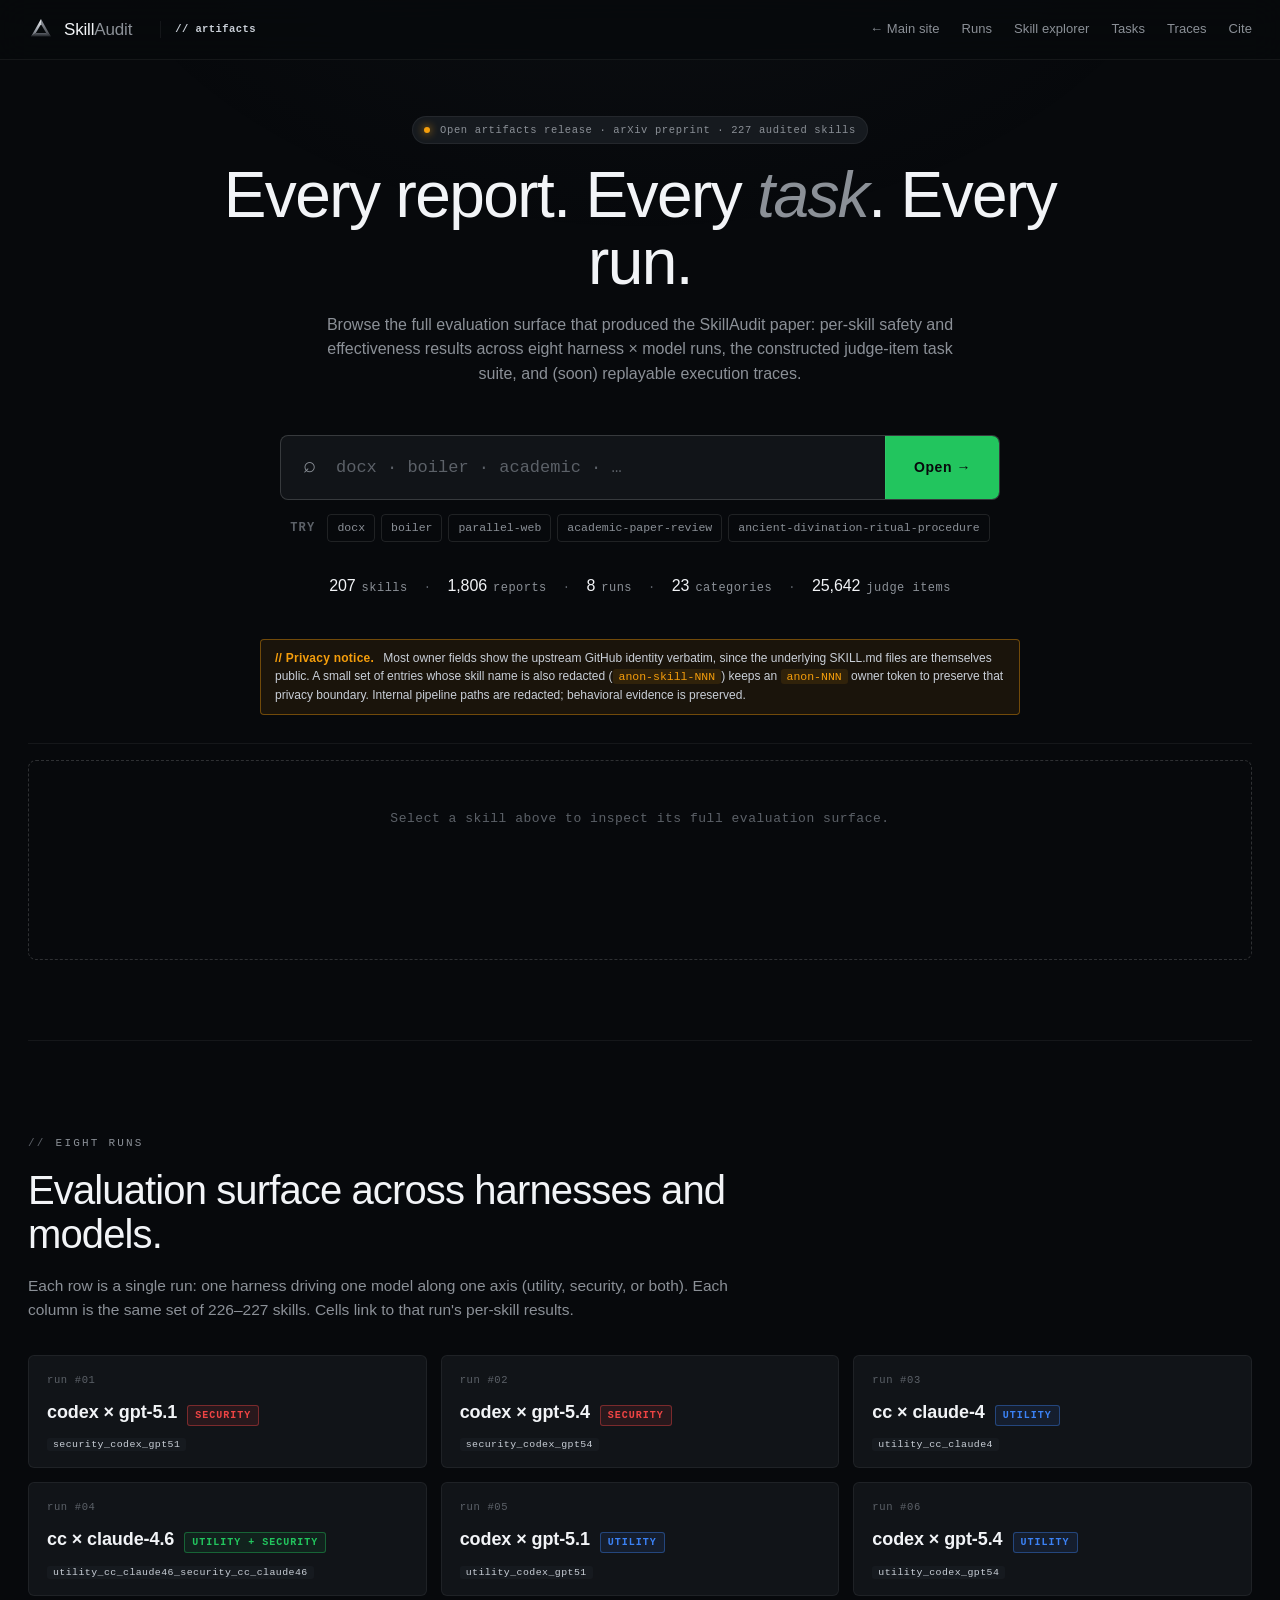
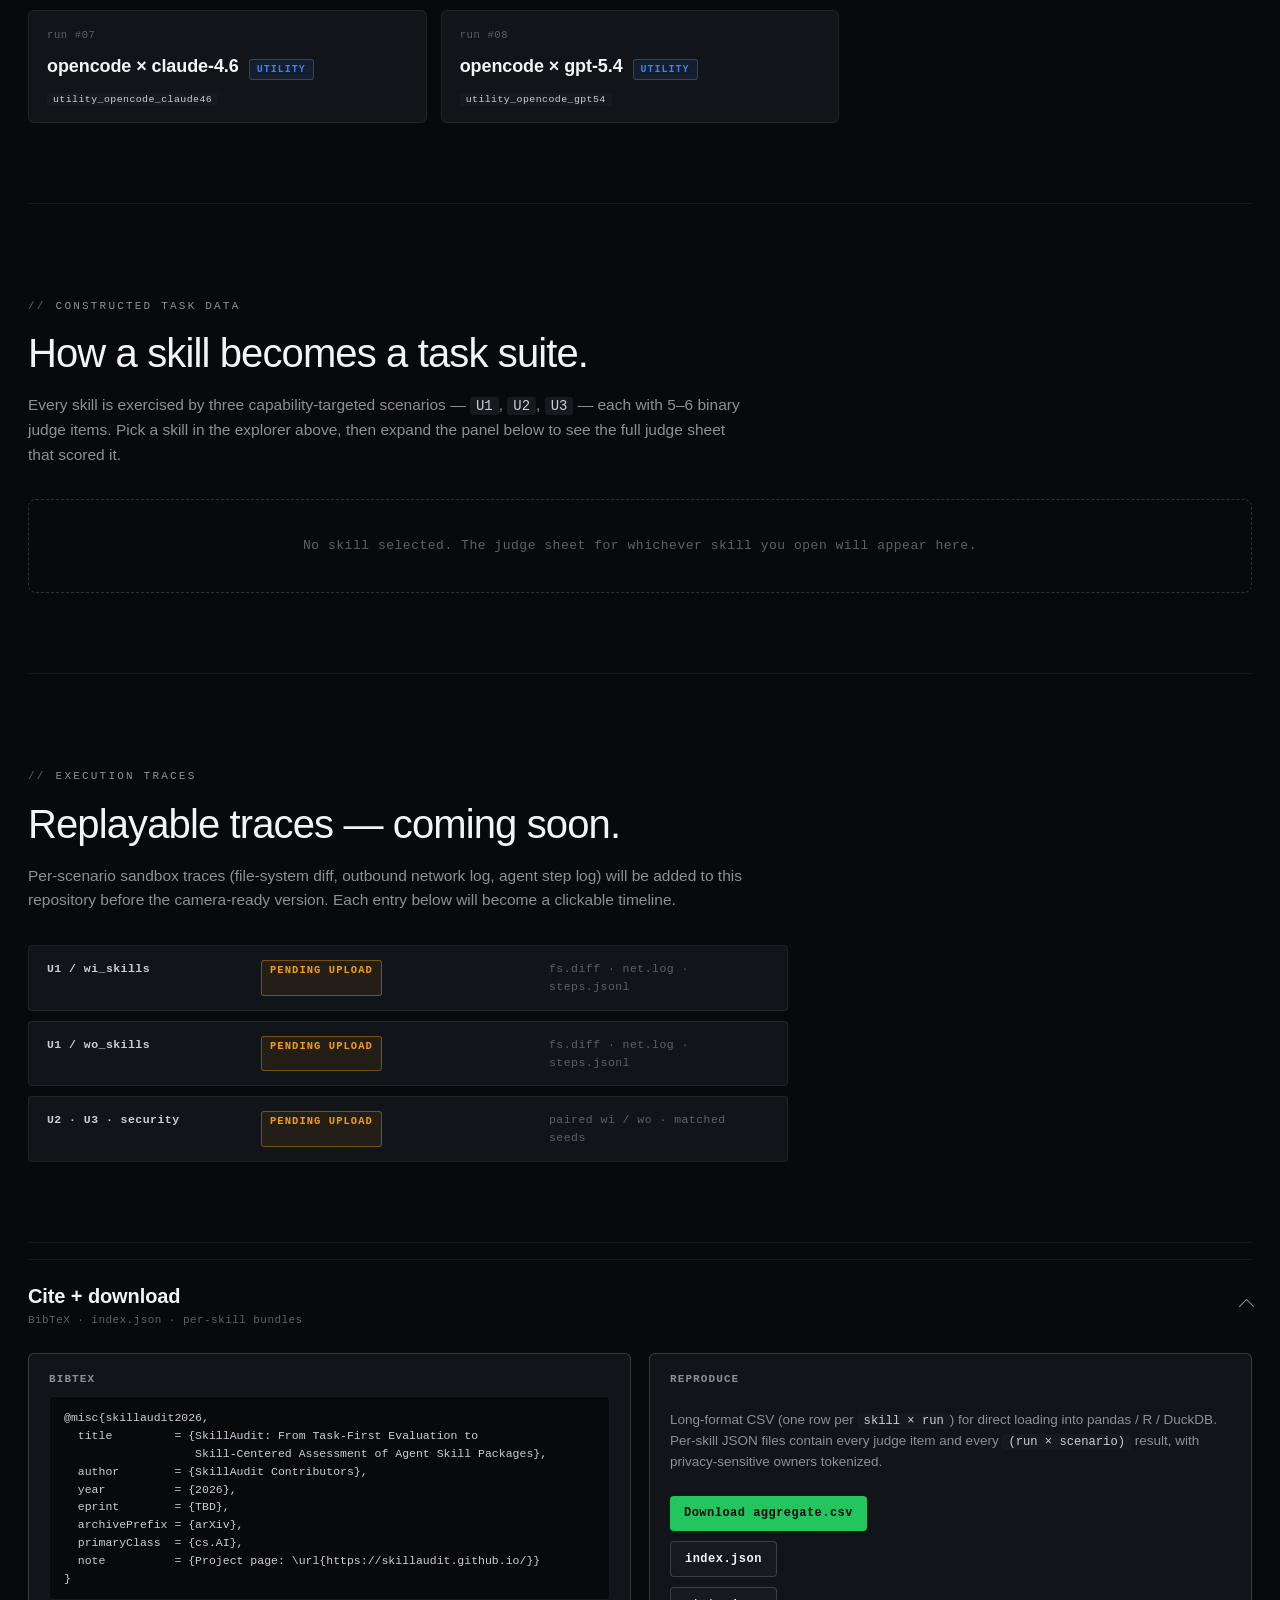
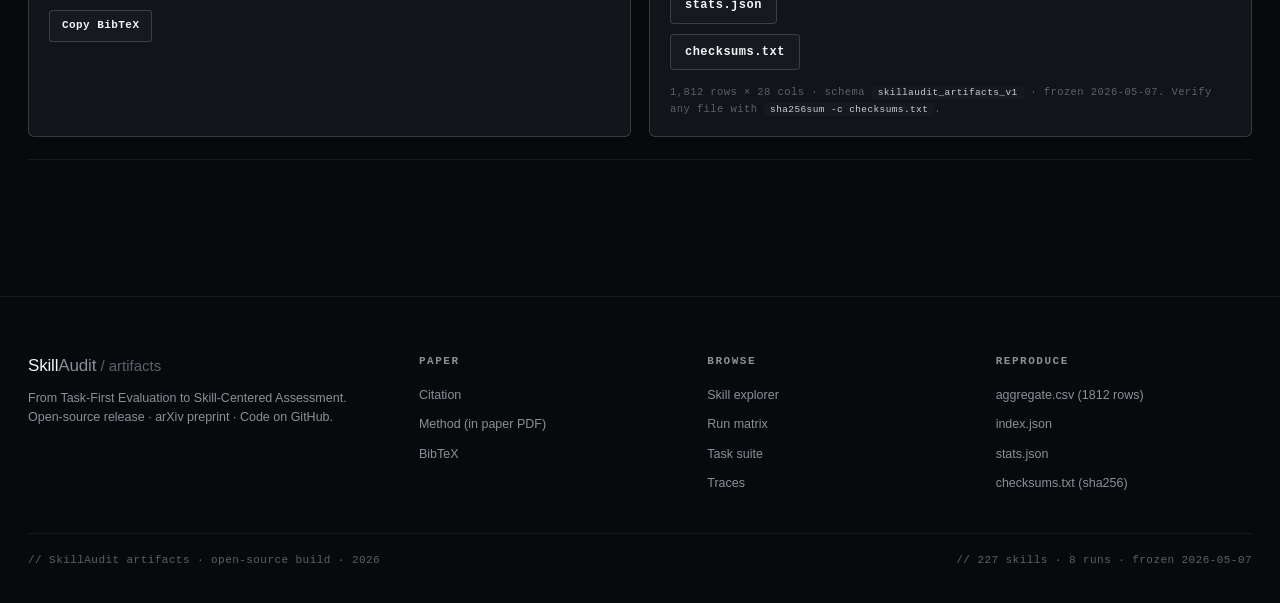
==== commit 93607abf: "fix: rebrand residual SkillLens wordmark to SkillAudit in page logos/footers" ====
--- a/artifacts/index.html
+++ b/artifacts/index.html
@@ -57,7 +57,7 @@
       <polygon points="12,75 88,75 70,62 30,62"   fill="url(#lens-face-dark)"/>
     </svg>
     <span class="brand-word">
-      <strong>Skill<em>Lens</em></strong>
+      <strong>Skill<em>Audit</em></strong>
     </span>
     <span class="brand-meta"><b>// artifacts</b></span>
   </a>
@@ -258,7 +258,7 @@
 <footer role="contentinfo">
   <div class="foot-grid">
     <div class="foot-brand">
-      <strong>Skill<em>Lens</em></strong> <span style="color:var(--fg-4)">/ artifacts</span>
+      <strong>Skill<em>Audit</em></strong> <span style="color:var(--fg-4)">/ artifacts</span>
       <p>From Task-First Evaluation to Skill-Centered Assessment.<br>
         Open-source release · arXiv preprint · Code on GitHub.</p>
     </div>
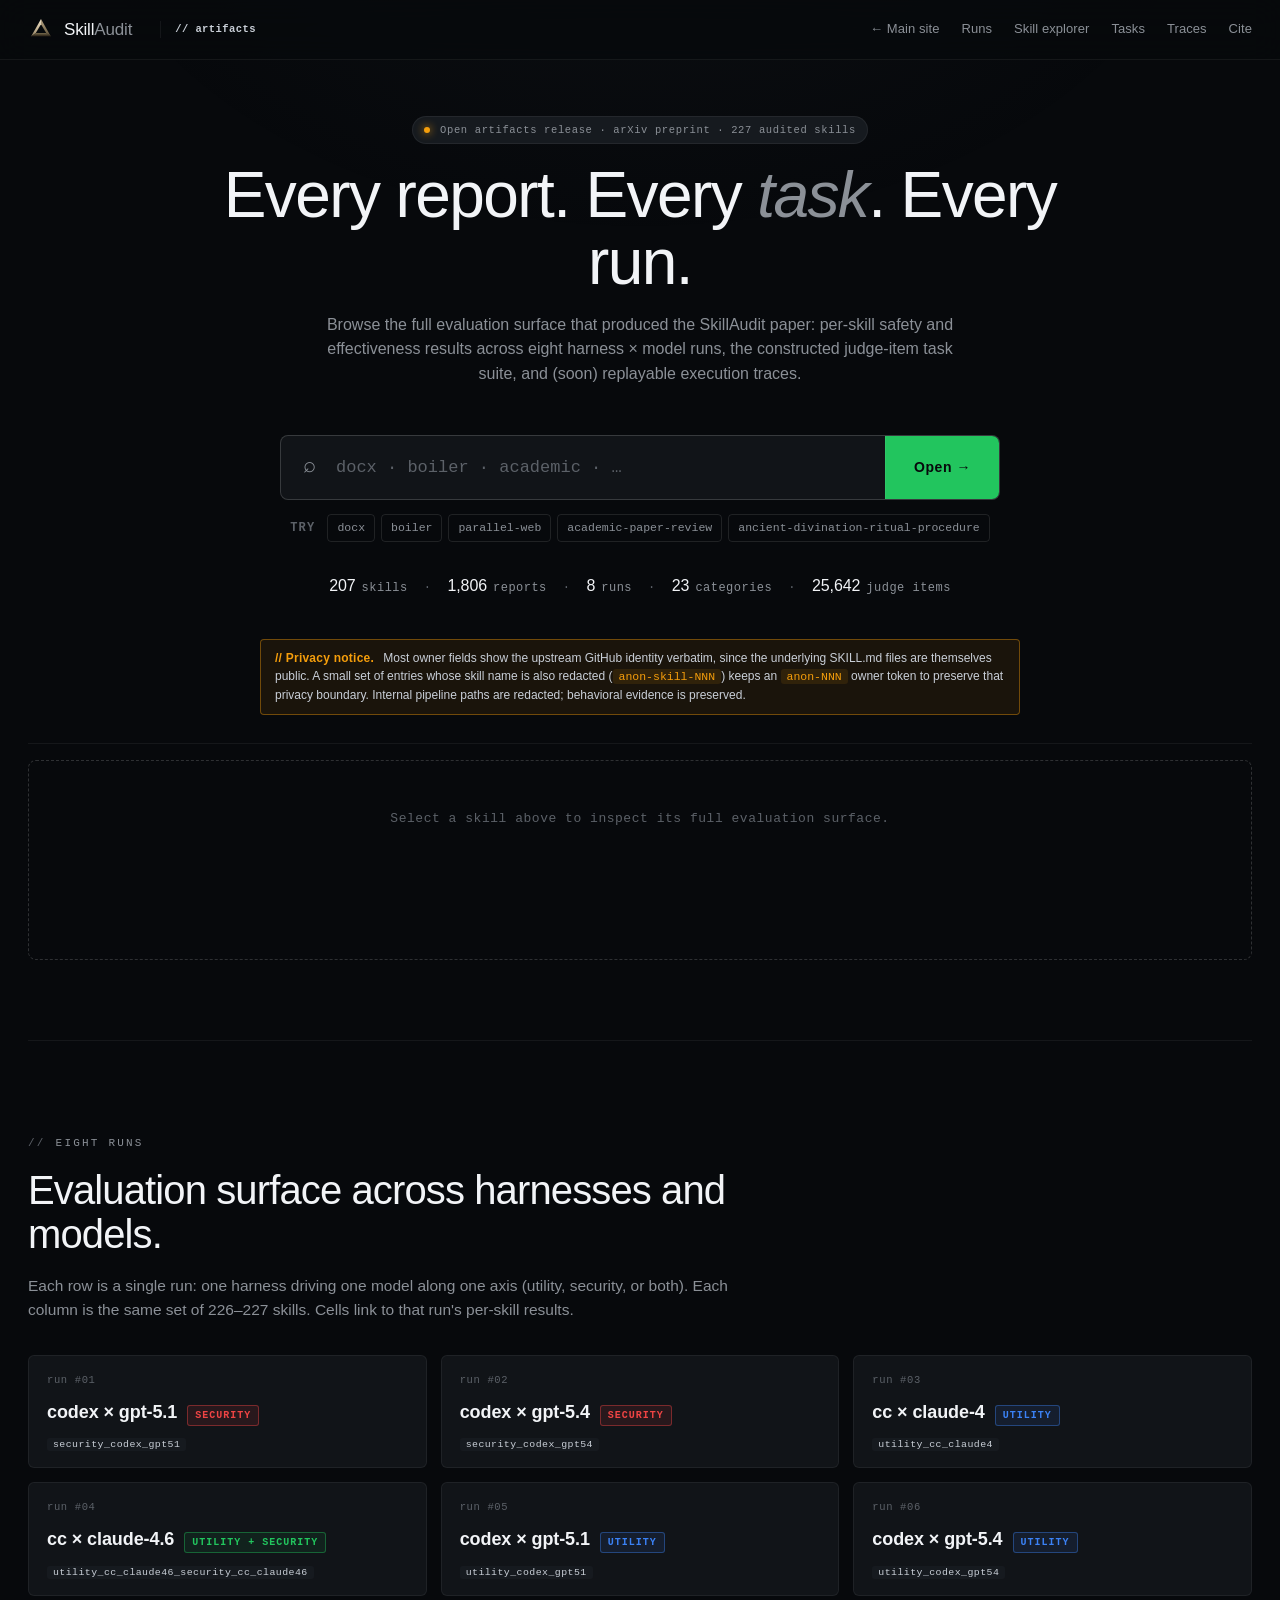
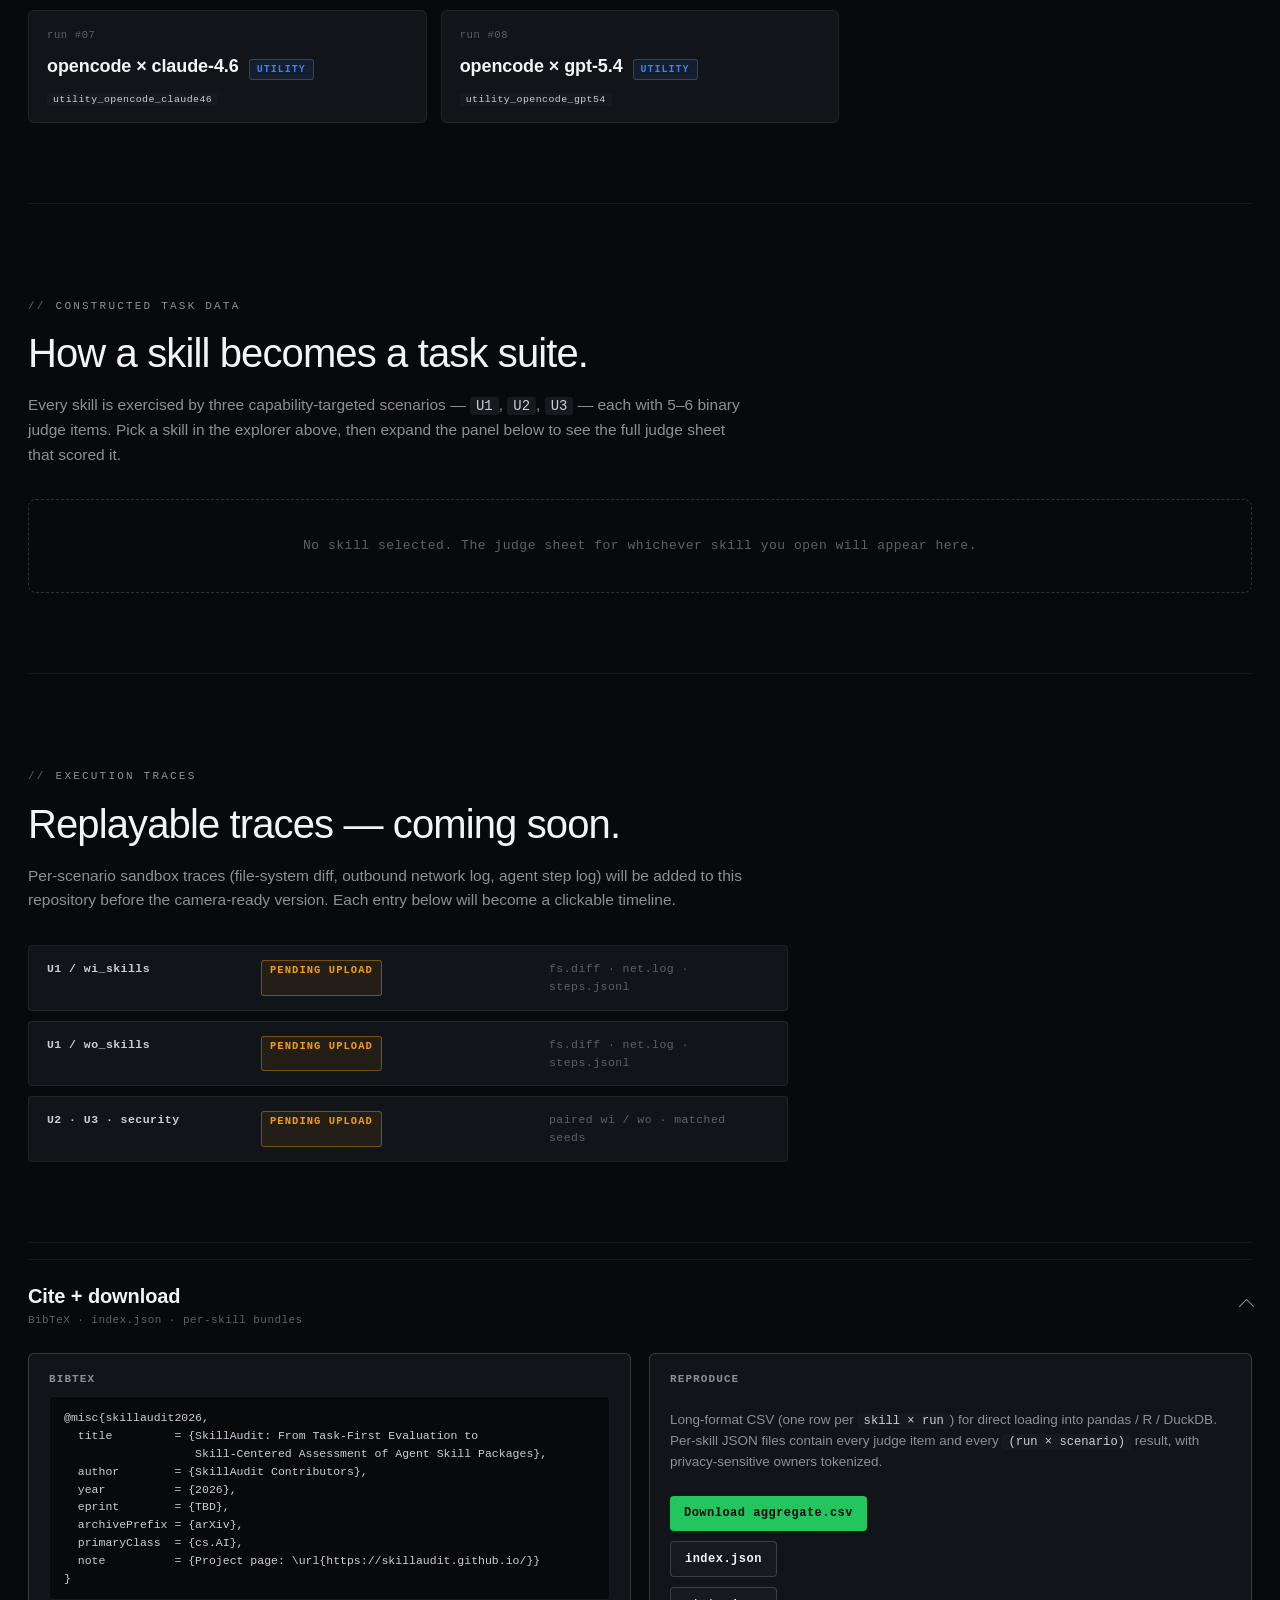
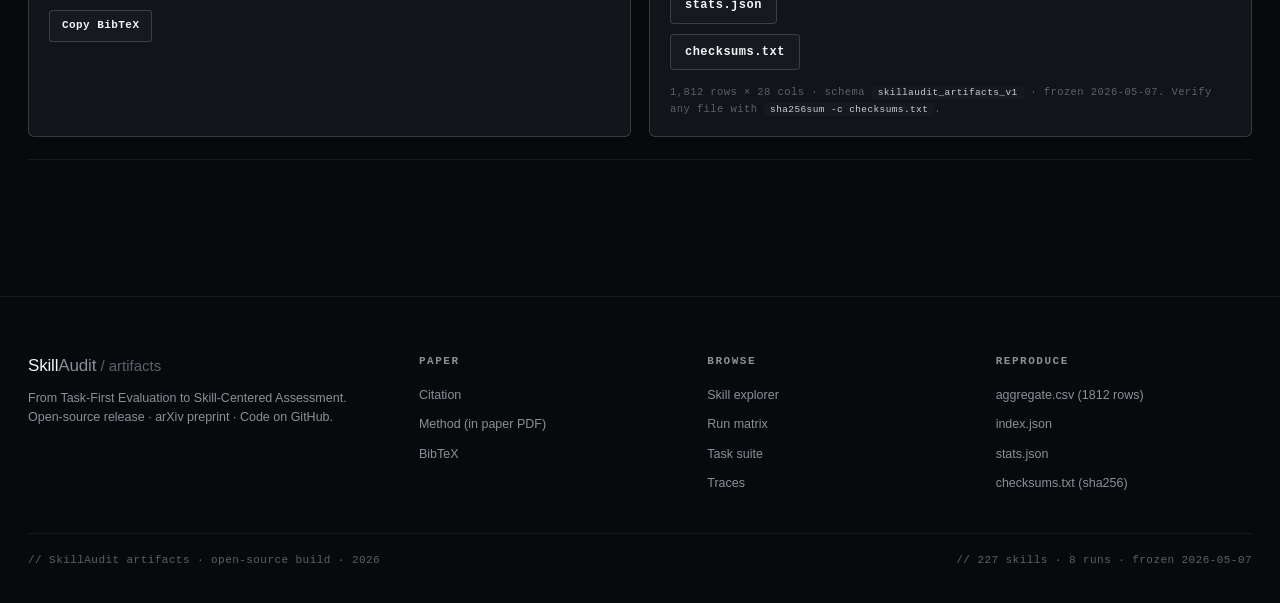
==== commit a4ebe539: "fix: match artifacts logo gradient to homepage (warm gold)" ====
--- a/artifacts/index.html
+++ b/artifacts/index.html
@@ -34,17 +34,17 @@
 <svg width="0" height="0" style="position:absolute" aria-hidden="true">
   <defs>
     <linearGradient id="lens-face-bright" x1="0" y1="0" x2="0" y2="1">
-      <stop offset="0%"  stop-color="#F4F6F9"/>
-      <stop offset="55%" stop-color="#A8ADB6"/>
-      <stop offset="100%" stop-color="#5A5E65"/>
+      <stop offset="0%"  stop-color="#F0E5CC"/>
+      <stop offset="55%" stop-color="#C8B697"/>
+      <stop offset="100%" stop-color="#8A7A5A"/>
     </linearGradient>
     <linearGradient id="lens-face-mid" x1="0" y1="0" x2="0" y2="1">
-      <stop offset="0%"   stop-color="#9CA0A8"/>
-      <stop offset="100%" stop-color="#3F4248"/>
+      <stop offset="0%"   stop-color="#BBA989"/>
+      <stop offset="100%" stop-color="#5C4F35"/>
     </linearGradient>
     <linearGradient id="lens-face-dark" x1="0" y1="0" x2="0" y2="1">
-      <stop offset="0%"   stop-color="#5A5E65"/>
-      <stop offset="100%" stop-color="#1F2226"/>
+      <stop offset="0%"   stop-color="#75684A"/>
+      <stop offset="100%" stop-color="#1F1810"/>
     </linearGradient>
   </defs>
 </svg>
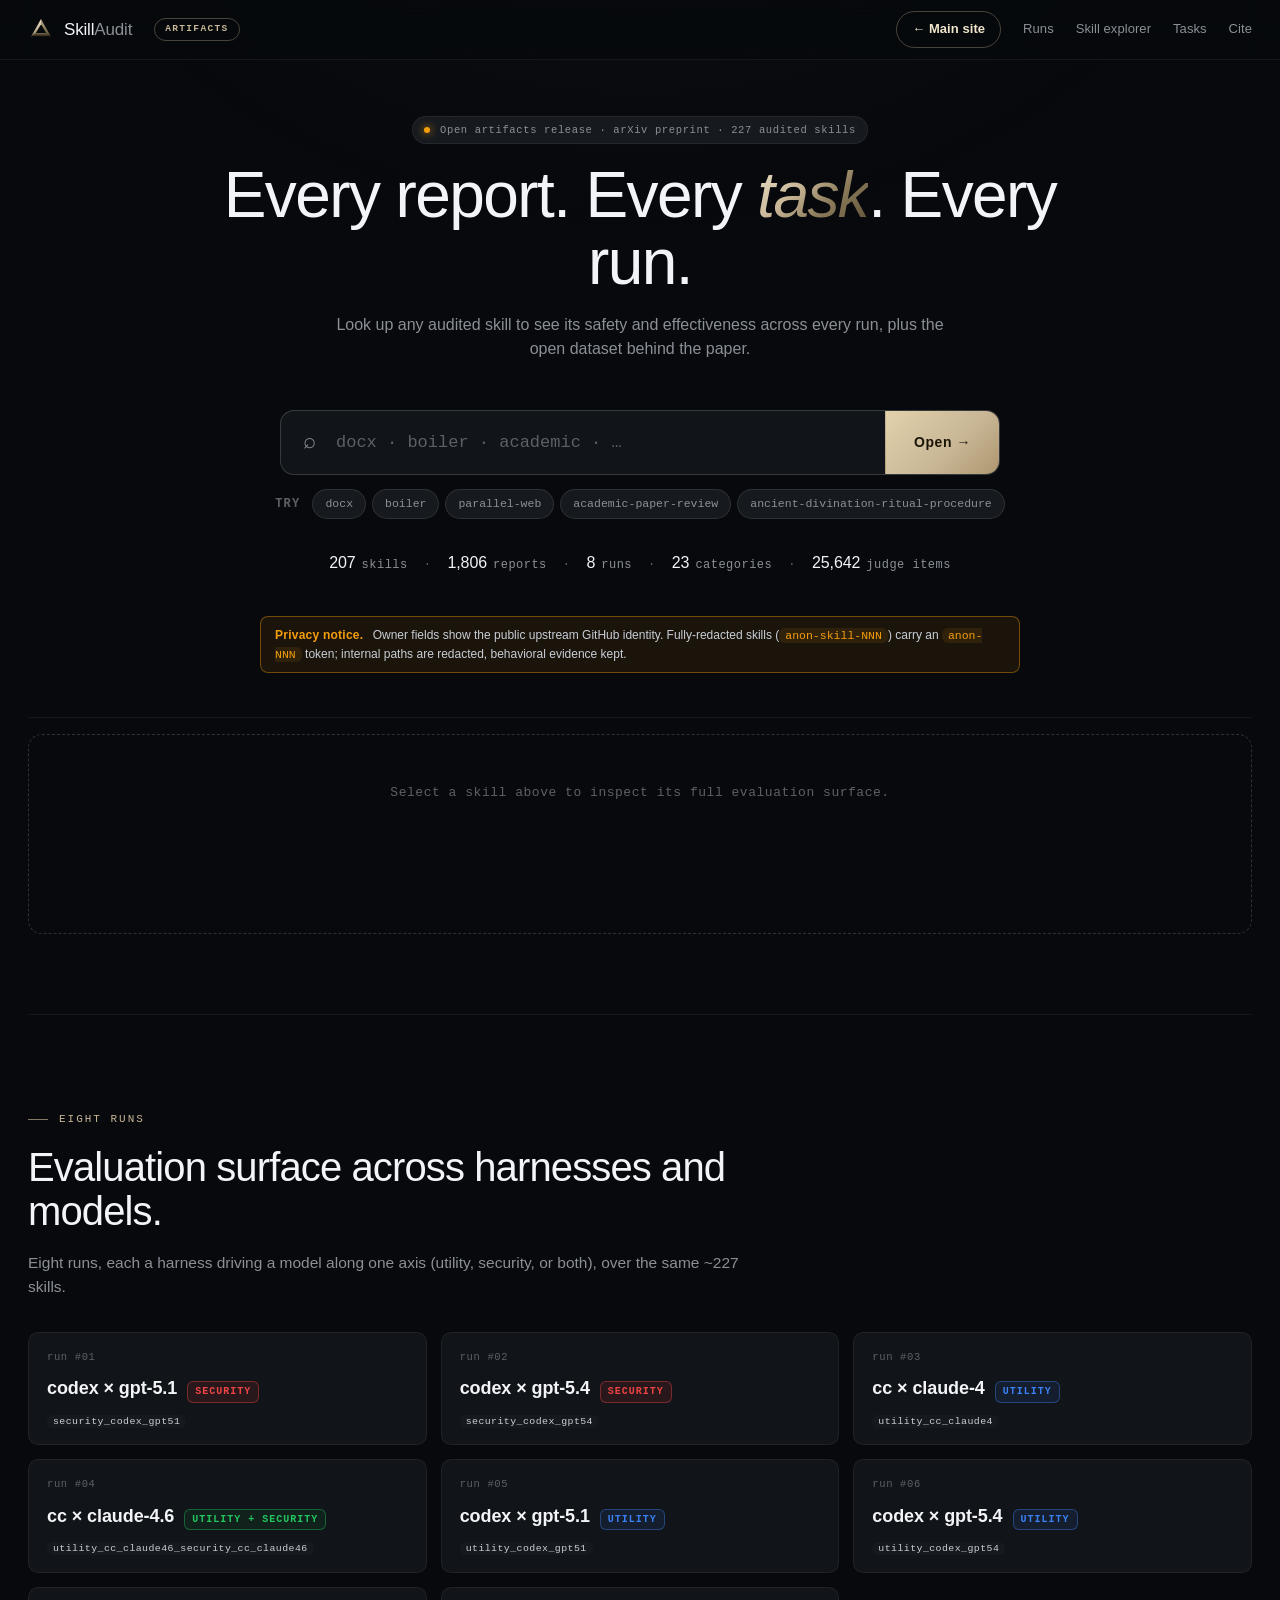
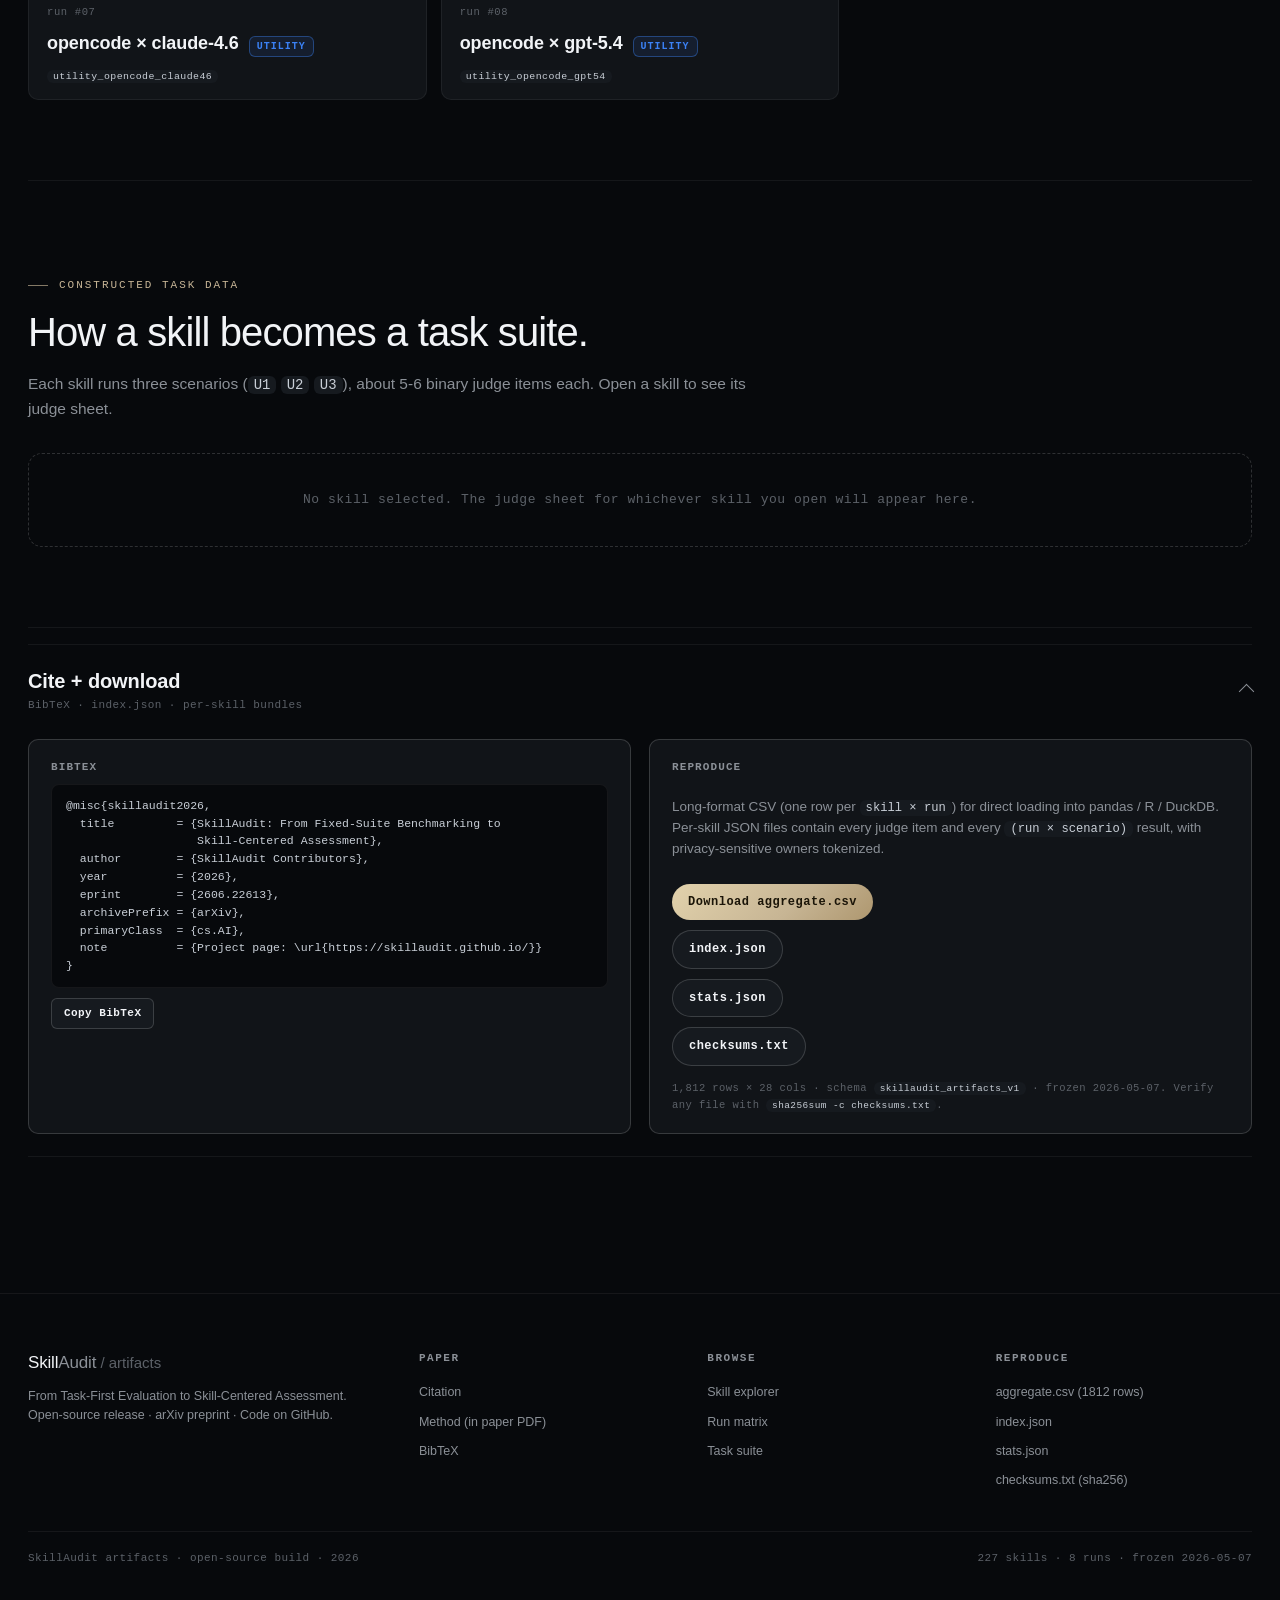
==== commit ef0c5e33: "feat: redesign artifacts explorer UI with gold accent, per-skill charts, and a scorecard judge sheet" ====
--- a/artifacts/index.html
+++ b/artifacts/index.html
@@ -3,30 +3,27 @@
 <head>
   <meta charset="utf-8">
   <meta name="viewport" content="width=device-width,initial-scale=1">
-  <title>SkillAudit — Artifacts</title>
+  <title>SkillAudit: Artifacts</title>
   <meta name="description" content="SkillAudit artifacts: open data, evaluation reports, and constructed task suites for 227 audited agent skills.">
   <meta name="robots" content="index,follow">
   <meta name="referrer" content="no-referrer">
   <meta http-equiv="Content-Security-Policy" content="default-src 'self'; script-src 'self'; style-src 'self' 'unsafe-inline' https://fonts.googleapis.com; font-src 'self' https://fonts.gstatic.com; img-src 'self' data:; connect-src 'self'; base-uri 'self'; form-action 'none'; object-src 'none';">
-  <link rel="icon" type="image/svg+xml" href="data:image/svg+xml;utf8,<svg xmlns='http://www.w3.org/2000/svg' viewBox='0 0 100 100'><polygon points='50,8 12,75 30,62 50,28' fill='%23E8EAEE'/><polygon points='50,8 88,75 70,62 50,28' fill='%237C8088'/><polygon points='12,75 88,75 70,62 30,62' fill='%23363A40'/></svg>">
-  <link rel="stylesheet" href="assets/style.css">
-  <link rel="preconnect" href="https://fonts.googleapis.com">
-  <link rel="preconnect" href="https://fonts.gstatic.com" crossorigin>
-  <link href="https://fonts.googleapis.com/css2?family=Inter:wght@300;400;500;600;700&family=JetBrains+Mono:wght@400;500;600;700&display=swap" rel="stylesheet">
+  <link rel="icon" type="image/svg+xml" href="../favicon.svg">
+  <link rel="stylesheet" href="assets/style.css?v=4">
 </head>
 <body>
 
 <noscript>
   <style>.noscript-fallback{padding:24px;border:1px solid #F59E0B;background:rgba(245,158,11,0.08);color:#F2F4F7;font-family:system-ui,sans-serif;max-width:760px;margin:24px auto;border-radius:6px;line-height:1.55} .noscript-fallback a{color:#22C55E;text-decoration:underline}</style>
   <div class="noscript-fallback">
-    <strong style="color:#F59E0B">// JavaScript required</strong> for the interactive skill explorer.
+    <strong style="color:#F59E0B">JavaScript required</strong> for the interactive skill explorer.
     The underlying data is plain JSON / CSV and is fully usable without the page:
     <ul>
-      <li><a href="data/index.json">data/index.json</a> — 227 skills × 8 runs index (~36 KB)</li>
-      <li><a href="data/stats.json">data/stats.json</a> — aggregate statistics</li>
-      <li><a href="data/aggregate.csv">data/aggregate.csv</a> — long-format CSV (1812 rows × 28 cols)</li>
-      <li><a href="data/checksums.txt">data/checksums.txt</a> — SHA-256 manifest for all 229 artifact files</li>
-      <li><a href="data/skills/">data/skills/</a> — per-skill detail JSON files</li>
+      <li><a href="data/index.json">data/index.json</a> · 227 skills × 8 runs index (~36 KB)</li>
+      <li><a href="data/stats.json">data/stats.json</a> · aggregate statistics</li>
+      <li><a href="data/aggregate.csv">data/aggregate.csv</a> · long-format CSV (1812 rows × 28 cols)</li>
+      <li><a href="data/checksums.txt">data/checksums.txt</a> · SHA-256 manifest for all 229 artifact files</li>
+      <li><a href="data/skills/">data/skills/</a> · per-skill detail JSON files</li>
     </ul>
   </div>
 </noscript>
@@ -59,14 +56,13 @@
     <span class="brand-word">
       <strong>Skill<em>Audit</em></strong>
     </span>
-    <span class="brand-meta"><b>// artifacts</b></span>
+    <span class="brand-meta">Artifacts</span>
   </a>
   <nav class="topnav" aria-label="Section navigation">
-    <a href="../">← Main site</a>
+    <a class="cta" href="../">← Main site</a>
     <a href="#runs">Runs</a>
     <a href="#explorer">Skill explorer</a>
     <a href="#tasks">Tasks</a>
-    <a href="#traces">Traces</a>
     <a href="#cite">Cite</a>
   </nav>
 </header>
@@ -80,9 +76,7 @@
     <h1>Every report. Every <em>task</em>. Every run.</h1>
 
     <p class="hero-sub">
-      Browse the full evaluation surface that produced the SkillAudit paper: per-skill safety and
-      effectiveness results across eight harness × model runs, the constructed judge-item task
-      suite, and (soon) replayable execution traces.
+      Look up any audited skill to see its safety and effectiveness across every run, plus the open dataset behind the paper.
     </p>
 
     <div class="lookup-wrap">
@@ -113,24 +107,20 @@
     </div>
 
     <p class="hero-mini-stats">
-      <span><strong id="m-skills">—</strong> skills</span>
-      <span class="sep">·</span>
-      <span><strong id="m-reports">—</strong> reports</span>
-      <span class="sep">·</span>
-      <span><strong id="m-runs">—</strong> runs</span>
-      <span class="sep">·</span>
-      <span><strong id="m-cats">—</strong> categories</span>
-      <span class="sep">·</span>
-      <span><strong id="m-judge">—</strong> judge items</span>
+      <span><strong id="m-skills">·</strong> skills</span>
+      <span class="sep">·</span>
+      <span><strong id="m-reports">·</strong> reports</span>
+      <span class="sep">·</span>
+      <span><strong id="m-runs">·</strong> runs</span>
+      <span class="sep">·</span>
+      <span><strong id="m-cats">·</strong> categories</span>
+      <span class="sep">·</span>
+      <span><strong id="m-judge">·</strong> judge items</span>
     </p>
 
     <div class="banner-anonymous">
-      <strong>// Privacy notice.</strong>
-      Most owner fields show the upstream GitHub identity verbatim, since the
-      underlying SKILL.md files are themselves public. A small set of entries
-      whose skill name is also redacted (<code>anon-skill-NNN</code>) keeps an
-      <code>anon-NNN</code> owner token to preserve that privacy boundary.
-      Internal pipeline paths are redacted; behavioral evidence is preserved.
+      <strong>Privacy notice.</strong>
+      Owner fields show the public upstream GitHub identity. Fully-redacted skills (<code>anon-skill-NNN</code>) carry an <code>anon-NNN</code> token; internal paths are redacted, behavioral evidence kept.
     </div>
   </section>
 
@@ -148,9 +138,7 @@
       <span class="section-label">eight runs</span>
       <h2>Evaluation surface across harnesses and models.</h2>
       <p class="lead">
-        Each row is a single run: one harness driving one model along one axis (utility, security, or
-        both). Each column is the same set of 226–227 skills. Cells link to that run's per-skill
-        results.
+        Eight runs, each a harness driving a model along one axis (utility, security, or both), over the same ~227 skills.
       </p>
     </header>
     <div class="run-matrix" id="run-matrix" aria-busy="true"></div>
@@ -162,44 +150,12 @@
       <span class="section-label">constructed task data</span>
       <h2>How a skill becomes a task suite.</h2>
       <p class="lead">
-        Every skill is exercised by three capability-targeted scenarios — <code>U1</code>,
-        <code>U2</code>, <code>U3</code> — each with 5–6 binary judge items. Pick a skill in the
-        explorer above, then expand the panel below to see the full judge sheet that scored it.
+        Each skill runs three scenarios (<code>U1</code> <code>U2</code> <code>U3</code>), about 5-6 binary judge items each. Open a skill to see its judge sheet.
       </p>
     </header>
     <div id="task-view" class="task-view" data-state="empty"
          aria-live="polite" aria-label="Constructed judge sheet for selected skill">
       <div class="task-empty">No skill selected. The judge sheet for whichever skill you open will appear here.</div>
-    </div>
-  </section>
-
-  <!-- ==================== TRACES (placeholder) ==================== -->
-  <section id="traces" class="reveal">
-    <header class="section-head">
-      <span class="section-label">execution traces</span>
-      <h2>Replayable traces — coming soon.</h2>
-      <p class="lead">
-        Per-scenario sandbox traces (file-system diff, outbound network log, agent step log) will
-        be added to this repository before the camera-ready version. Each entry below will become
-        a clickable timeline.
-      </p>
-    </header>
-    <div class="trace-placeholder">
-      <div class="trace-row is-pending">
-        <span class="lab">U1 / wi_skills</span>
-        <span class="status">pending upload</span>
-        <span class="meta">fs.diff · net.log · steps.jsonl</span>
-      </div>
-      <div class="trace-row is-pending">
-        <span class="lab">U1 / wo_skills</span>
-        <span class="status">pending upload</span>
-        <span class="meta">fs.diff · net.log · steps.jsonl</span>
-      </div>
-      <div class="trace-row is-pending">
-        <span class="lab">U2 · U3 · security</span>
-        <span class="status">pending upload</span>
-        <span class="meta">paired wi / wo · matched seeds</span>
-      </div>
     </div>
   </section>
 
@@ -218,13 +174,12 @@
         <div class="cite-row">
           <div class="cite-card">
             <h4>BibTeX</h4>
-<!-- FIXME: replace {SkillAudit Contributors} with the real author list and fill in the arXiv eprint ID after submission -->
 <pre id="bibtex">@misc{skillaudit2026,
-  title         = {SkillAudit: From Task-First Evaluation to
-                   Skill-Centered Assessment of Agent Skill Packages},
+  title         = {SkillAudit: From Fixed-Suite Benchmarking to
+                   Skill-Centered Assessment},
   author        = {SkillAudit Contributors},
   year          = {2026},
-  eprint        = {TBD},
+  eprint        = {2606.22613},
   archivePrefix = {arXiv},
   primaryClass  = {cs.AI},
   note          = {Project page: \url{https://skillaudit.github.io/}}
@@ -276,7 +231,6 @@
         <li><a href="#explorer">Skill explorer</a></li>
         <li><a href="#runs">Run matrix</a></li>
         <li><a href="#tasks">Task suite</a></li>
-        <li><a href="#traces">Traces</a></li>
       </ul>
     </div>
     <div>
@@ -290,12 +244,12 @@
     </div>
   </div>
   <div class="foot-bot">
-    <span>// SkillAudit artifacts · open-source build · 2026</span>
-    <span>// 227 skills · 8 runs · frozen 2026-05-07</span>
+    <span>SkillAudit artifacts · open-source build · 2026</span>
+    <span>227 skills · 8 runs · frozen 2026-05-07</span>
   </div>
 </footer>
 
-<script src="assets/app.js" defer></script>
+<script src="assets/app.js?v=4" defer></script>
 
 </body>
 </html>
--- a/artifacts/assets/style.css
+++ b/artifacts/assets/style.css
@@ -1,5 +1,5 @@
 /* =============================================================================
-   SkillAudit — artifacts page
+   SkillAudit, artifacts page
    Adopts the design tokens of the project page (deep slate, single-accent).
    ========================================================================== */
 
@@ -42,6 +42,13 @@
   --font-display: "Inter Display", "Inter", "Segoe UI", sans-serif;
   --font-body:    "Inter", "Segoe UI", sans-serif;
   --font-mono:    "JetBrains Mono", ui-monospace, "SFMono-Regular", Menlo, Consolas, monospace;
+
+  /* warm gold accent (matches the project page) */
+  --gold-1: #F0E5CC; --gold-2: #C8B697; --gold-3: #8A7A5A; --gold-4: #5C4F35;
+  --gold-ln: rgba(200, 182, 151, 0.34);
+  --gold-soft: rgba(200, 182, 151, 0.12);
+  --gold: linear-gradient(135deg, #F0E5CC 0%, #C8B697 38%, #8A7A5A 64%, #5C4F35 100%);
+  --r-card: 16px; --r-sm: 10px; --r-pill: 999px;
 }
 
 * { box-sizing: border-box; }
@@ -76,7 +83,7 @@
 a:hover { color: var(--fg); border-bottom-color: var(--line-strong); }
 button { font: inherit; }
 ::selection { background: rgba(255, 255, 255, 0.18); color: var(--fg); }
-code { font-family: var(--font-mono); font-size: 0.9em; color: var(--fg-2); background: var(--surface-2); padding: 1px 6px; border-radius: 3px; }
+code { font-family: var(--font-mono); font-size: 0.9em; color: var(--fg-2); background: var(--surface-2); padding: 1px 6px; border-radius: 6px; }
 
 /* ===== Typography ===== */
 h1, h2, h3, h4 { font-family: var(--font-display); color: var(--fg); margin: 0; font-weight: 500; }
@@ -89,17 +96,20 @@
 .section-label {
   display: inline-flex;
   align-items: center;
-  gap: 10px;
+  gap: 11px;
   margin-bottom: 16px;
-  color: var(--fg-3);
+  color: var(--gold-2);
   font-family: var(--font-mono);
   font-size: 11px;
-  letter-spacing: 0.20em;
+  letter-spacing: 0.18em;
   text-transform: uppercase;
 }
 .section-label::before {
-  content: "//";
-  color: var(--fg-4);
+  content: "";
+  width: 20px;
+  height: 1px;
+  background: var(--gold-2);
+  opacity: 0.65;
 }
 .lead {
   max-width: 720px;
@@ -129,20 +139,20 @@
 .brand-mark { width: 26px; height: 26px; flex-shrink: 0; }
 .brand-word strong { display: block; font-family: var(--font-display); font-size: 17px; font-weight: 500; letter-spacing: -0.01em; line-height: 1; }
 .brand-word strong em { font-style: normal; color: var(--fg-3); font-weight: 400; }
-.brand-meta { margin-left: 18px; padding-left: 14px; border-left: 1px solid var(--line); color: var(--fg-3); font-family: var(--font-mono); font-size: 10.5px; letter-spacing: 0.04em; font-weight: 500; }
+.brand-meta { margin-left: 12px; padding: 3px 10px; border: 1px solid var(--gold-ln); border-radius: 999px; color: var(--gold-2); font-family: var(--font-mono); font-size: 9.5px; letter-spacing: 0.14em; text-transform: uppercase; font-weight: 600; }
 .brand-meta b { color: var(--fg-2); font-weight: 600; }
 .topnav { display: flex; align-items: center; gap: 22px; }
 .topnav a { color: var(--fg-3); font-size: 13px; font-weight: 500; text-decoration: none; border: 0; letter-spacing: 0.005em; }
 .topnav a:hover { color: var(--fg); }
 .topnav .cta {
-  padding: 6px 14px;
-  border-radius: 4px;
-  background: var(--surface-3);
-  border: 1px solid var(--line-bold);
-  color: var(--fg);
-  font-weight: 600;
-}
-.topnav .cta:hover { background: var(--surface-4); color: var(--fg); }
+  padding: 7px 15px;
+  border-radius: 999px;
+  background: transparent;
+  border: 1px solid var(--gold-ln);
+  color: var(--gold-1);
+  font-weight: 560;
+}
+.topnav .cta:hover { background: var(--gold-soft); border-color: var(--gold-2); color: #fff; }
 
 /* ===== Layout ===== */
 .page { max-width: 1280px; margin: 0 auto; padding: 0 28px; }
@@ -152,7 +162,7 @@
 
 /* ===== HERO ===== */
 .hero {
-  padding: 56px 0 28px;
+  padding: 80px 0 44px;
   text-align: center;
   display: flex;
   flex-direction: column;
@@ -175,7 +185,7 @@
 }
 .hero-status .dot { width: 6px; height: 6px; border-radius: 50%; background: var(--warn); box-shadow: 0 0 8px var(--warn); }
 .hero h1 { max-width: 900px; }
-.hero h1 em { font-style: italic; color: var(--fg-3); font-weight: 300; }
+.hero h1 em { font-style: italic; font-weight: 400; background: var(--gold); -webkit-background-clip: text; background-clip: text; color: transparent; }
 .hero-sub {
   margin-top: 16px;
   max-width: 640px;
@@ -189,11 +199,11 @@
   align-items: stretch;
   background: var(--surface-1);
   border: 1.5px solid var(--line-bold);
-  border-radius: 8px;
+  border-radius: 14px;
   overflow: hidden;
   transition: border-color 150ms ease, box-shadow 150ms ease;
 }
-.lookup-form:focus-within { border-color: var(--good); box-shadow: 0 0 0 4px var(--good-soft); }
+.lookup-form:focus-within { border-color: var(--gold-ln); box-shadow: 0 0 0 4px var(--gold-soft); }
 .lookup-form .icon { display: grid; place-items: center; padding: 0 6px 0 22px; color: var(--fg-3); font-family: var(--font-mono); font-size: 22px; }
 .lookup-form input[type="search"] {
   flex: 1; min-width: 0;
@@ -209,15 +219,15 @@
   border: 0;
   border-left: 1px solid var(--line);
   padding: 0 28px;
-  background: var(--good);
-  color: var(--bg);
+  background: linear-gradient(135deg, #E2D2AC, #C7B594 60%, #AE976F);
+  color: #1b1508;
   font-weight: 700;
   font-size: 14px;
   letter-spacing: 0.04em;
   cursor: pointer;
   white-space: nowrap;
 }
-.lookup-form button:hover { background: #1ea54f; }
+.lookup-form button:hover { background: linear-gradient(135deg, #EBDDBB, #D2C09E 60%, #B9A179); }
 .lookup-suggest {
   margin-top: 14px;
   display: flex;
@@ -230,24 +240,24 @@
 }
 .lookup-suggest .lab { font-weight: 600; letter-spacing: 0.10em; text-transform: uppercase; margin-right: 6px; }
 .lookup-suggest button {
-  background: transparent;
+  background: var(--surface-2);
   border: 1px solid var(--line-strong);
   color: var(--fg-3);
-  padding: 4px 9px;
-  border-radius: 4px;
+  padding: 5px 12px;
+  border-radius: 999px;
   cursor: pointer;
   font-family: var(--font-mono);
   font-size: 11.5px;
   font-weight: 500;
 }
-.lookup-suggest button:hover { border-color: var(--good-line); color: var(--good); background: var(--good-bg); }
+.lookup-suggest button:hover { border-color: var(--gold-ln); color: var(--gold-1); background: var(--gold-soft); }
 .lookup-options {
   position: absolute;
   top: calc(100% + 4px);
   left: 0; right: 0;
   background: var(--surface-1);
   border: 1px solid var(--line-bold);
-  border-radius: 6px;
+  border-radius: 10px;
   box-shadow: var(--shadow-md);
   max-height: 320px;
   overflow-y: auto;
@@ -289,7 +299,7 @@
   padding: 9px 14px;
   border: 1px solid var(--warn-line);
   background: var(--warn-bg);
-  border-radius: 4px;
+  border-radius: 8px;
   color: var(--fg-2);
   font-size: 12px;
   line-height: 1.55;
@@ -303,7 +313,7 @@
 .lens-view {
   background: var(--surface-1);
   border: 1px solid var(--line-bold);
-  border-radius: 8px;
+  border-radius: 14px;
   overflow: hidden;
   box-shadow: var(--shadow-md);
   min-height: 200px;
@@ -330,7 +340,7 @@
 .lens-head .name { font-family: var(--font-display); font-size: 28px; font-weight: 500; letter-spacing: -0.018em; color: var(--fg); }
 .lens-head .meta { font-family: var(--font-mono); font-size: 11px; color: var(--fg-3); letter-spacing: 0.04em; display: inline-flex; gap: 10px; align-items: baseline; flex-wrap: wrap; }
 .lens-head .meta b { color: var(--fg-2); font-weight: 600; }
-.lens-head .meta .pill { padding: 2px 8px; background: var(--surface-3); border-radius: 3px; border: 1px solid var(--line); }
+.lens-head .meta .pill { padding: 2px 8px; background: var(--surface-3); border-radius: 6px; border: 1px solid var(--line); }
 
 .lens-runs-grid {
   display: grid;
@@ -341,7 +351,7 @@
 .run-card {
   background: var(--bg-soft);
   border: 1px solid var(--line);
-  border-radius: 6px;
+  border-radius: 10px;
   padding: 16px 18px 14px;
   position: relative;
   display: flex;
@@ -358,7 +368,7 @@
   letter-spacing: 0.04em;
 }
 .run-card .run-head .axis-pill {
-  padding: 2px 7px; border-radius: 3px;
+  padding: 2px 7px; border-radius: 6px;
   font-size: 10px; font-weight: 700; letter-spacing: 0.10em; text-transform: uppercase;
 }
 .run-card .run-head .axis-pill.utility { background: var(--info-bg); color: var(--info); border: 1px solid var(--info-line); }
@@ -369,7 +379,7 @@
 .run-card .metric {
   background: var(--surface-1);
   border: 1px solid var(--line);
-  border-radius: 4px;
+  border-radius: 8px;
   padding: 10px 12px;
 }
 .run-card .metric .lab {
@@ -404,7 +414,7 @@
   font-size: 10.5px;
   font-weight: 600;
   padding: 3px 8px;
-  border-radius: 3px;
+  border-radius: 6px;
   letter-spacing: 0.04em;
 }
 .run-card .findings-tag.clean { color: var(--good); background: var(--good-bg); border: 1px solid var(--good-line); }
@@ -419,7 +429,7 @@
 .run-tile {
   background: var(--surface-1);
   border: 1px solid var(--line);
-  border-radius: 6px;
+  border-radius: 10px;
   padding: 16px 18px 14px;
   display: flex;
   flex-direction: column;
@@ -432,18 +442,46 @@
 .run-tile .axis-pill {
   display: inline-block;
   padding: 2px 7px;
-  border-radius: 3px;
+  border-radius: 6px;
   font-family: var(--font-mono);
   font-size: 10px; font-weight: 700; letter-spacing: 0.10em; text-transform: uppercase;
 }
 .run-tile .axis-pill.utility { background: var(--info-bg); color: var(--info); border: 1px solid var(--info-line); }
 .run-tile .axis-pill.security { background: var(--bad-bg); color: var(--bad); border: 1px solid var(--bad-line); }
 .run-tile .axis-pill.both { background: var(--good-bg); color: var(--good); border: 1px solid var(--good-line); }
+.run-tile, .run-card, .scenario-block { transition: border-color .18s ease, transform .18s ease; }
+.run-tile:hover, .run-card:hover { border-color: var(--gold-ln); transform: translateY(-2px); }
+
+/* run-card mini charts (bars + gauge instead of number dumps) */
+.rc-chart { display: flex; flex-direction: column; gap: 7px; }
+.rc-bar { display: flex; align-items: center; gap: 10px; font-family: var(--font-mono); font-size: 11px; color: var(--fg-3); }
+.rc-bar .k { width: 64px; flex: none; }
+.rc-bar .track { flex: 1; height: 7px; border-radius: 999px; background: var(--surface-4); overflow: hidden; }
+.rc-bar .track i { display: block; height: 100%; border-radius: inherit; background: var(--fg-4); }
+.rc-bar .track.wi i { background: linear-gradient(90deg, #C7B594, #E2D2AC); }
+.rc-bar .track i.tone-good { background: var(--good); }
+.rc-bar .track i.tone-warn { background: var(--warn); }
+.rc-bar .track i.tone-bad { background: var(--bad); }
+.rc-bar b { width: 46px; text-align: right; flex: none; color: var(--fg); font-variant-numeric: tabular-nums; }
+.rc-gain { display: flex; align-items: baseline; gap: 8px; margin-top: 1px; font-family: var(--font-mono); font-size: 10.5px; }
+.rc-gain b { font-size: 14px; font-variant-numeric: tabular-nums; }
+.rc-gain.tone-good b { color: var(--good); }
+.rc-gain.tone-bad b { color: var(--bad); }
+.rc-gain.tone-neutral b { color: var(--fg-2); }
+.rc-gain span { color: var(--fg-4); }
+.rc-sub { margin-top: 9px; font-family: var(--font-mono); font-size: 10.5px; color: var(--fg-4); }
+.rc-find { display: flex; align-items: center; gap: 6px; flex-wrap: wrap; margin-top: 1px; font-family: var(--font-mono); font-size: 10.5px; color: var(--fg-4); }
+.fd { padding: 2px 8px; border-radius: 999px; font-weight: 700; font-size: 10px; letter-spacing: 0.04em; }
+.fd-H { background: var(--bad-bg); color: var(--bad); border: 1px solid var(--bad-line); }
+.fd-M { background: var(--warn-bg); color: var(--warn); border: 1px solid var(--warn-line); }
+.fd-L { background: var(--surface-3); color: var(--fg-3); border: 1px solid var(--line); }
+.fd.clean { background: var(--good-bg); color: var(--good); border: 1px solid var(--good-line); }
+.rc-none { color: var(--fg-4); font-family: var(--font-mono); font-size: 12px; }
 
 /* ===== Task view (judge sheet) ===== */
 .task-view[data-state="empty"] {
   border: 1px dashed var(--line-bold);
-  border-radius: 8px;
+  border-radius: 14px;
   padding: 36px 24px;
 }
 .task-empty {
@@ -456,7 +494,7 @@
 .task-shell {
   background: var(--surface-1);
   border: 1px solid var(--line-bold);
-  border-radius: 8px;
+  border-radius: 14px;
   overflow: hidden;
 }
 .task-shell-head {
@@ -478,7 +516,7 @@
   background: var(--surface-1);
   color: var(--fg-2);
   border: 1px solid var(--line-bold);
-  border-radius: 4px;
+  border-radius: 8px;
   padding: 6px 10px;
   font-family: var(--font-mono);
   font-size: 11.5px;
@@ -486,7 +524,7 @@
 .task-scenarios { padding: 18px 22px 22px; display: flex; flex-direction: column; gap: 22px; }
 .scenario-block {
   border: 1px solid var(--line);
-  border-radius: 6px;
+  border-radius: 10px;
   background: var(--bg-soft);
   overflow: hidden;
 }
@@ -496,9 +534,8 @@
   border-bottom: 1px solid var(--line);
   display: flex;
   flex-wrap: wrap;
-  gap: 10px;
-  align-items: baseline;
-  justify-content: space-between;
+  gap: 12px;
+  align-items: center;
   font-family: var(--font-mono);
   font-size: 11px;
   color: var(--fg-3);
@@ -509,104 +546,51 @@
   font-size: 10.5px;
   font-weight: 700;
   padding: 2px 8px;
-  border-radius: 3px;
+  border-radius: 6px;
   letter-spacing: 0.06em;
   text-transform: uppercase;
 }
 .scenario-block-head .delta-tag.gain  { background: var(--good-bg); color: var(--good); }
 .scenario-block-head .delta-tag.tied  { background: var(--surface-3); color: var(--fg-3); }
 .scenario-block-head .delta-tag.loss  { background: var(--bad-bg); color: var(--bad); }
-.judge-list { padding: 0; margin: 0; list-style: none; }
-.judge-item {
-  padding: 12px 18px;
-  border-bottom: 1px solid var(--line);
-  display: grid;
-  grid-template-columns: 64px 1fr;
-  gap: 10px 16px;
-}
-.judge-item:last-child { border-bottom: 0; }
-.judge-item .jid {
-  font-family: var(--font-mono);
-  font-size: 11px;
-  color: var(--fg-4);
-  font-weight: 700;
-  letter-spacing: 0.04em;
-}
-.judge-item .crit {
-  font-size: 13.5px;
-  color: var(--fg-2);
-  line-height: 1.55;
-}
-.judge-item .scores {
-  grid-column: 2 / -1;
-  display: grid;
-  grid-template-columns: repeat(auto-fit, minmax(180px, 1fr));
-  gap: 8px;
-  margin-top: 6px;
-}
-.judge-side {
-  background: var(--surface-1);
-  border: 1px solid var(--line);
-  border-radius: 4px;
-  padding: 8px 11px;
-}
-.judge-side .lab {
-  display: flex;
-  align-items: center;
-  justify-content: space-between;
-  font-family: var(--font-mono);
-  font-size: 10px;
-  font-weight: 700;
-  letter-spacing: 0.10em;
-  text-transform: uppercase;
-  color: var(--fg-4);
-}
-.judge-side.wi .lab { color: var(--good); }
-.judge-side.wo .lab { color: var(--info); }
-.judge-side .badge {
-  font-family: var(--font-mono);
-  font-size: 9.5px;
-  font-weight: 800;
-  letter-spacing: 0.04em;
-  padding: 1px 6px;
-  border-radius: 3px;
-}
-.judge-side .badge.pass { background: var(--good-bg); color: var(--good); }
-.judge-side .badge.fail { background: var(--bad-bg); color: var(--bad); }
-.judge-side .reason {
-  margin-top: 6px;
-  font-size: 12.5px;
-  color: var(--fg-2);
-  line-height: 1.5;
-}
-
-/* ===== Traces placeholder ===== */
-.trace-placeholder { display: flex; flex-direction: column; gap: 10px; max-width: 760px; }
-.trace-row {
-  display: grid;
-  grid-template-columns: 200px 1fr 220px;
-  gap: 14px;
-  padding: 14px 18px;
-  background: var(--surface-1);
-  border: 1px solid var(--line);
-  border-radius: 4px;
-  font-family: var(--font-mono);
-  font-size: 11.5px;
-}
-.trace-row .lab { color: var(--fg-2); font-weight: 700; letter-spacing: 0.04em; }
-.trace-row .status {
-  color: var(--warn);
-  background: var(--warn-bg);
-  border: 1px solid var(--warn-line);
-  padding: 1px 8px;
-  border-radius: 3px;
-  font-weight: 700;
-  font-size: 10.5px;
-  text-transform: uppercase;
-  letter-spacing: 0.10em;
-  justify-self: start;
-}
-.trace-row .meta { color: var(--fg-4); justify-self: end; letter-spacing: 0.04em; }
+/* scenario header bars */
+.scn-bars { display: flex; flex-direction: column; gap: 5px; flex: 1; min-width: 190px; max-width: 320px; }
+.scn-bar { display: flex; align-items: center; gap: 8px; font-size: 10.5px; color: var(--fg-3); }
+.scn-bar .k { width: 58px; flex: none; }
+.scn-bar .track { flex: 1; height: 6px; border-radius: 999px; background: var(--surface-4); overflow: hidden; }
+.scn-bar .track i { display: block; height: 100%; border-radius: inherit; background: var(--fg-4); }
+.scn-bar .track.wi i { background: linear-gradient(90deg, #C7B594, #E2D2AC); }
+.scn-bar b { width: 38px; text-align: right; flex: none; color: var(--fg-2); font-variant-numeric: tabular-nums; }
+
+/* judge sheet: scannable scorecard rows + progressive disclosure */
+.judge-list { display: flex; flex-direction: column; }
+.ji { border-top: 1px solid var(--line); }
+.ji:first-child { border-top: 0; }
+.ji > summary { list-style: none; cursor: pointer; display: flex; align-items: center; gap: 11px; padding: 10px 18px; transition: background .15s; }
+.ji > summary::-webkit-details-marker { display: none; }
+.ji > summary:hover { background: var(--surface-2); }
+.ji .jid { font-family: var(--font-mono); font-size: 10.5px; color: var(--fg-4); width: 22px; flex: none; }
+.ji-trans { display: inline-flex; align-items: center; gap: 5px; flex: none; }
+.jdot { display: inline-flex; width: 18px; height: 18px; border-radius: 50%; align-items: center; justify-content: center; font-size: 11px; font-weight: 700; line-height: 1; }
+.jdot.pass { background: var(--good-bg); color: var(--good); }
+.jdot.fail { background: var(--bad-bg); color: var(--bad); }
+.jdot.mut { background: var(--surface-3); color: var(--fg-4); }
+.ji-arrow { color: var(--fg-4); font-size: 12px; }
+.ji-crit { flex: 1; min-width: 0; font-size: 13px; color: var(--fg-2); white-space: nowrap; overflow: hidden; text-overflow: ellipsis; }
+.ji[open] .ji-crit { white-space: normal; color: var(--fg); }
+.ji-tag { flex: none; font-family: var(--font-mono); font-size: 10px; letter-spacing: 0.04em; text-transform: uppercase; }
+.ji-tag.gain { color: var(--good); }
+.ji-tag.loss { color: var(--bad); }
+.ji-tag.mut { color: var(--fg-4); }
+.ji-chev { flex: none; width: 0; height: 0; border-left: 4px solid transparent; border-right: 4px solid transparent; border-top: 5px solid var(--fg-4); transition: transform .15s; }
+.ji[open] .ji-chev { transform: rotate(180deg); }
+.ji-detail { display: grid; grid-template-columns: 1fr 1fr; gap: 16px; padding: 2px 18px 14px 51px; }
+.ji-side-h { display: flex; align-items: center; gap: 7px; font-family: var(--font-mono); font-size: 11px; color: var(--fg-3); margin-bottom: 5px; }
+.ji-badge { font-size: 9.5px; font-weight: 700; padding: 1px 7px; border-radius: 999px; text-transform: uppercase; letter-spacing: 0.04em; }
+.ji-badge.pass { background: var(--good-bg); color: var(--good); border: 1px solid var(--good-line); }
+.ji-badge.fail { background: var(--bad-bg); color: var(--bad); border: 1px solid var(--bad-line); }
+.ji-reason { font-size: 12px; line-height: 1.6; color: var(--fg-3); }
+@media (max-width: 640px) { .ji-detail { grid-template-columns: 1fr; gap: 10px; padding-left: 18px; } }
 
 /* ===== Collapsible / Cite ===== */
 .collapsible {
@@ -644,11 +628,12 @@
 .cite-card {
   background: var(--surface-1);
   border: 1px solid var(--line-bold);
-  border-radius: 6px;
-  padding: 18px 20px;
+  border-radius: var(--r-sm);
+  padding: 20px 22px;
   display: flex;
   flex-direction: column;
   gap: 10px;
+  min-width: 0;
 }
 .cite-card h4 { font-family: var(--font-mono); font-size: 11px; color: var(--fg-3); text-transform: uppercase; letter-spacing: 0.10em; font-weight: 700; }
 .cite-card pre {
@@ -656,13 +641,14 @@
   padding: 12px 14px;
   background: var(--bg);
   border: 1px solid var(--line);
-  border-radius: 4px;
+  border-radius: 8px;
   font-family: var(--font-mono);
   font-size: 11.5px;
   line-height: 1.55;
   color: var(--fg-2);
   overflow-x: auto;
   white-space: pre;
+  min-width: 0;
 }
 .cite-card .copy {
   align-self: flex-start;
@@ -670,7 +656,7 @@
   color: var(--fg);
   border: 1px solid var(--line-bold);
   padding: 6px 12px;
-  border-radius: 3px;
+  border-radius: 6px;
   cursor: pointer;
   font-family: var(--font-mono);
   font-size: 11px;
@@ -682,17 +668,17 @@
 .download-card .meta { color: var(--fg-4); font-family: var(--font-mono); font-size: 10.5px; letter-spacing: 0.04em; margin: 4px 0 0; }
 .download-btn {
   align-self: flex-start;
-  background: var(--good);
-  color: var(--bg);
+  background: linear-gradient(135deg, #E2D2AC, #C7B594 60%, #AE976F);
+  color: #1b1508;
   border: 0;
-  padding: 8px 14px;
-  border-radius: 4px;
+  padding: 9px 16px;
+  border-radius: 999px;
   font-weight: 700;
   font-family: var(--font-mono);
   font-size: 12px;
   letter-spacing: 0.04em;
 }
-.download-btn:hover { background: #1ea54f; color: var(--bg); border-bottom: 0; }
+.download-btn:hover { background: linear-gradient(135deg, #EBDDBB, #D2C09E 60%, #B9A179); color: #1b1508; border-bottom: 0; }
 .download-btn.alt { background: var(--surface-2); color: var(--fg); border: 1px solid var(--line-bold); }
 .download-btn.alt:hover { background: var(--surface-3); }
 
@@ -722,7 +708,7 @@
 
 /* ===== Responsive ===== */
 @media (max-width: 960px) {
-  /* keep hero search usable on narrow screens — single accent column */
+  /* keep hero search usable on narrow screens, single accent column */
   .lens-runs-grid { grid-template-columns: 1fr; padding: 18px 18px; }
   .run-matrix     { grid-template-columns: 1fr; }
 }
@@ -733,10 +719,6 @@
   .page { padding: 0 16px; }
   section { padding: 56px 0 48px; }
   .foot-grid { grid-template-columns: 1fr 1fr; gap: 24px; }
-  .judge-item { grid-template-columns: 56px 1fr; }
-  .judge-item .scores { grid-template-columns: 1fr; }
-  .trace-row { grid-template-columns: 1fr; gap: 6px; }
-  .trace-row .meta { justify-self: start; }
   .hero h1 { font-size: clamp(32px, 9vw, 44px); }
   .lens-head { padding: 16px 18px 14px; }
   .lens-head .name { font-size: 22px; }
